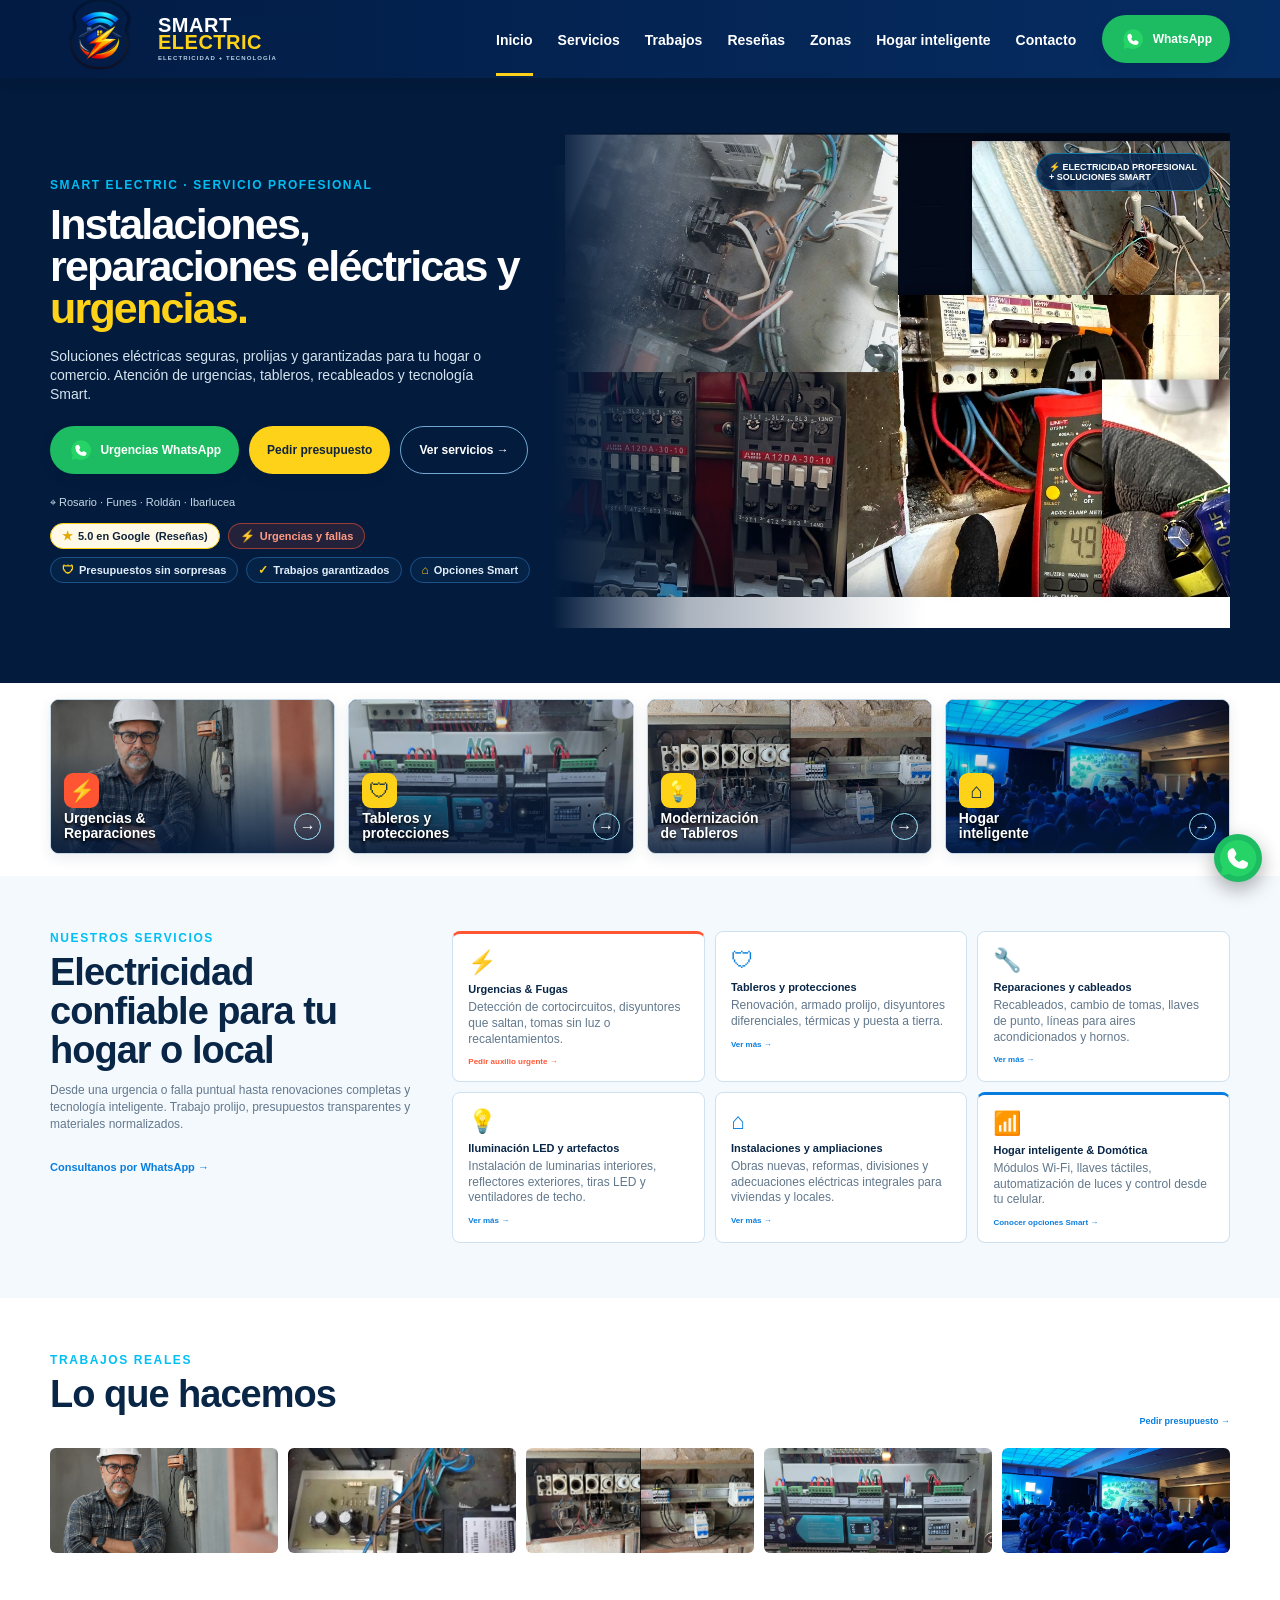
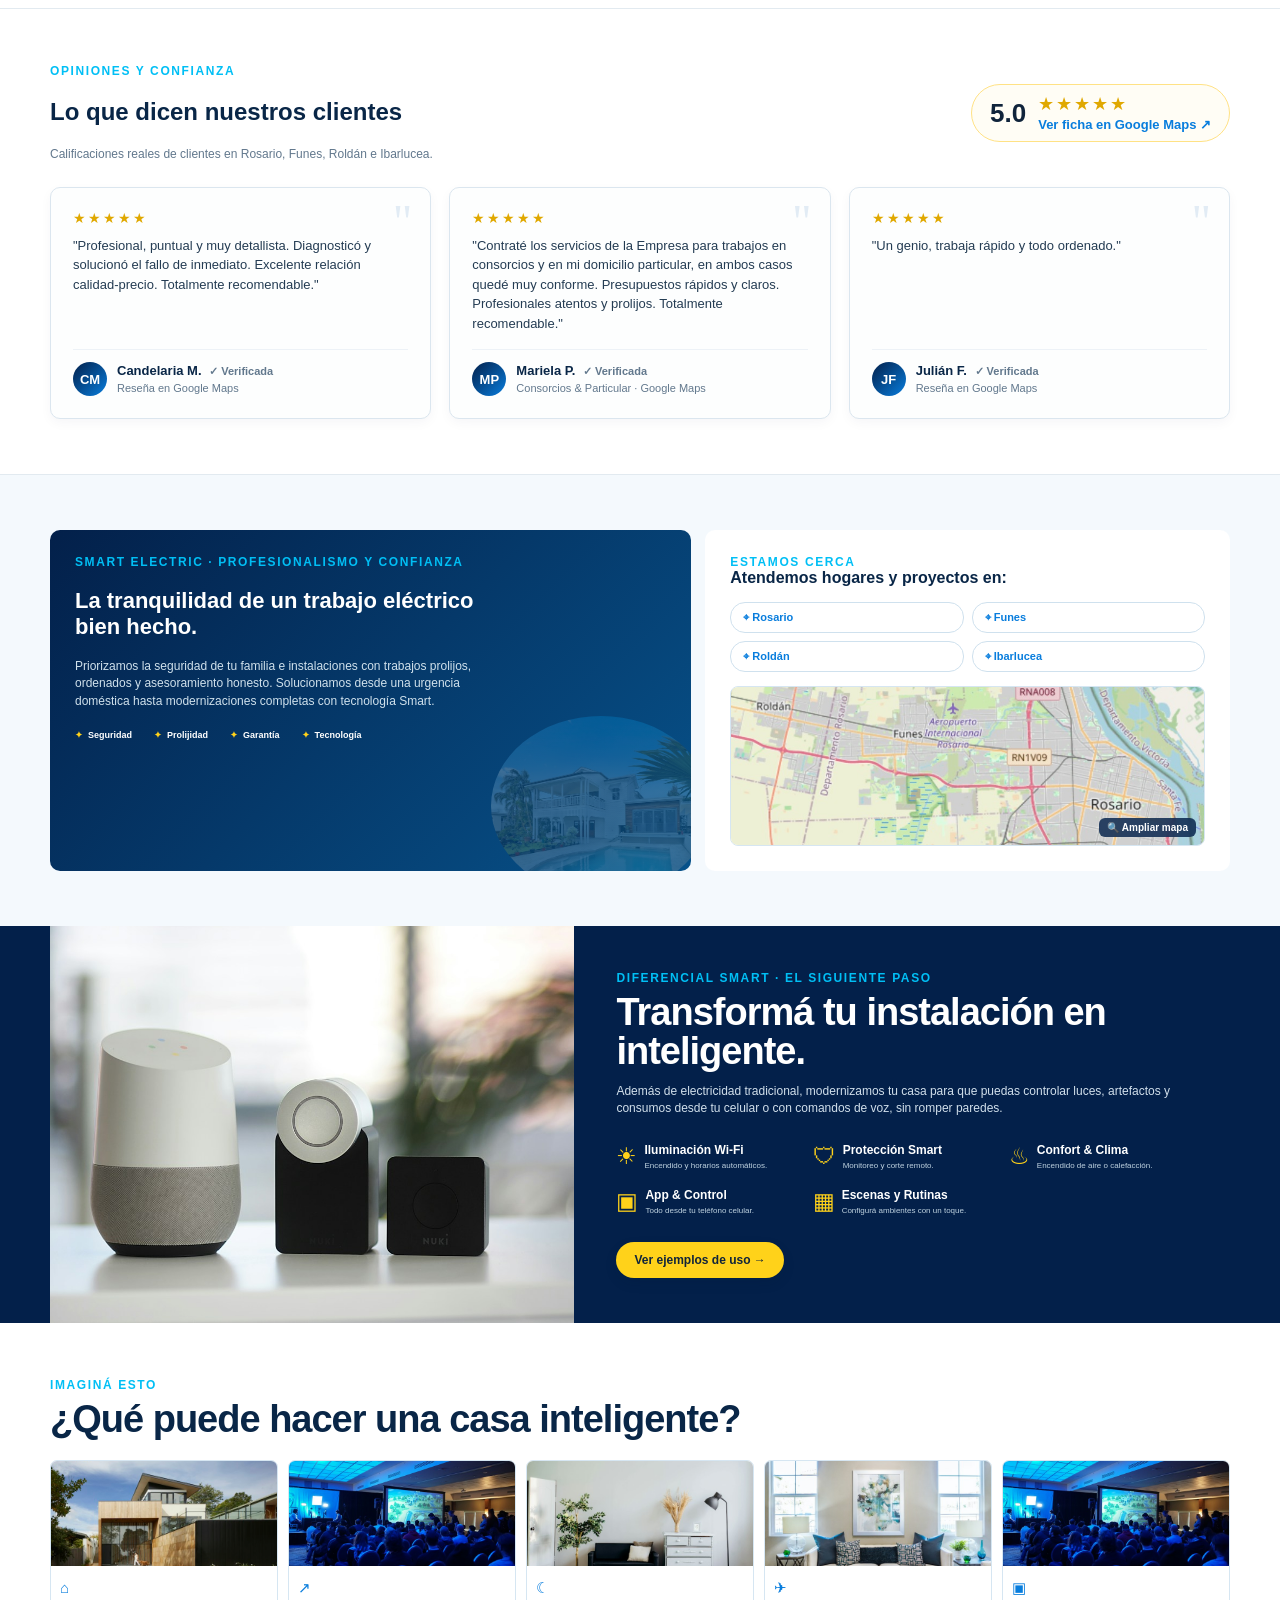
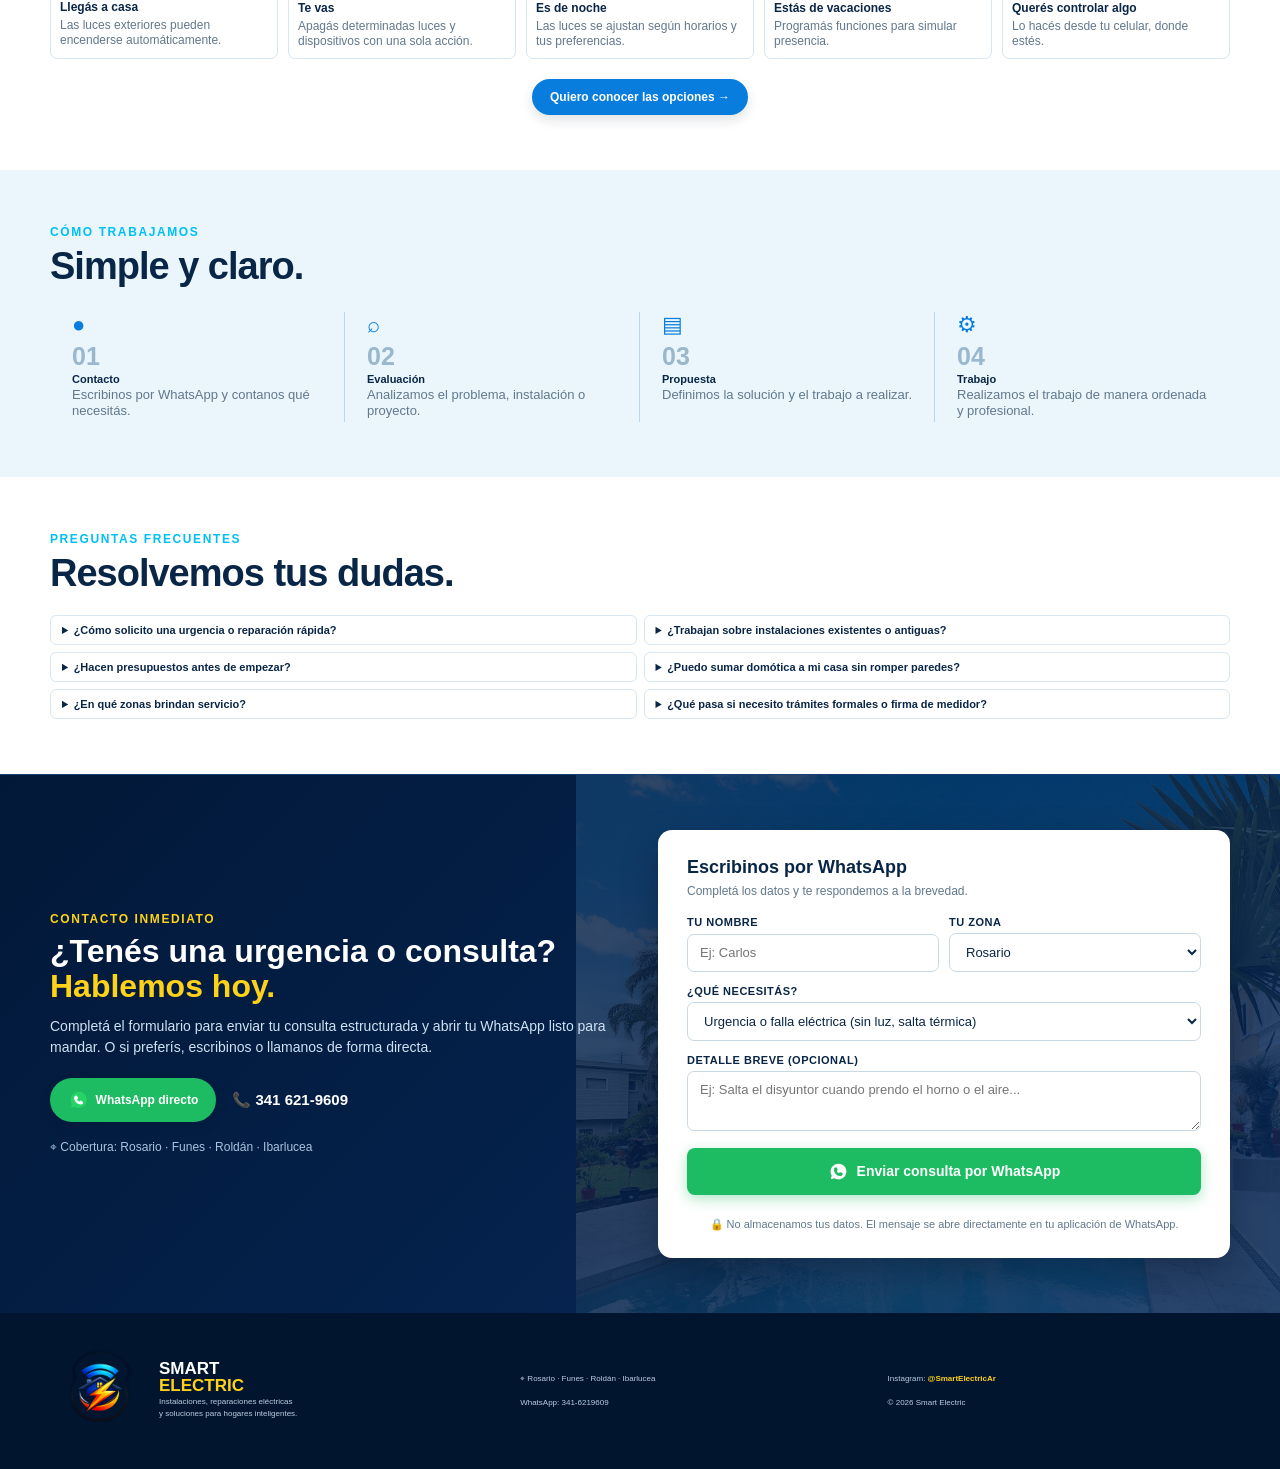
==== index.html @ 4f65f45f "Init" ====
<!doctype html>
<html lang="es">

<head>
  <meta charset="utf-8">
  <meta name="viewport" content="width=device-width,initial-scale=1">
  <title>Smart Electric | Instalaciones, Reparaciones Eléctricas y Domótica</title>
  <link rel="icon" type="image/png" sizes="256x256" href="favicon.png">
  <style>
    :root {
      --navy: #03204a;
      --navy2: #061936;
      --blue: #087ddd;
      --cyan: #00bff5;
      --yellow: #ffd21a;
      --orange: #ff7b00;
      --paper: #f4f9fd;
      --ink: #092647;
      --muted: #62788d;
      --line: #d6e6f2;
      --green: #1dbb62;
      --max: 1180px
    }

    *,
    *::before,
    *::after {
      box-sizing: border-box
    }

    html {
      scroll-behavior: smooth;
    }

    body {
      margin: 0;
      font-family: Arial, Helvetica, sans-serif;
      color: var(--ink);
      background: white;
      overflow-x: clip;
    }

    a {
      text-decoration: none;
      color: inherit
    }

    .container {
      width: min(var(--max), calc(100% - 48px));
      margin: auto
    }

    header {
      height: 78px;
      background: linear-gradient(90deg, #021b43, #062d63);
      color: #fff;
      position: sticky;
      top: 0;
      z-index: 50;
      box-shadow: 0 2px 12px #00152d55
    }

    .nav {
      height: 100%;
      display: flex;
      align-items: center;
      gap: 26px
    }

    .brand {
      display: flex;
      align-items: center;
      gap: 8px;
      min-width: 245px
    }

    .brand img {
      width: 100px;
      height: 100px;
      object-fit: contain;
      border-radius: 20%
    }

    .brand-text {
      font-weight: 900;
      line-height: .82;
      letter-spacing: .5px
    }

    .brand-text .smart {
      font-size: 20px;
      color: #fff
    }

    .brand-text .electric {
      font-size: 20px;
      color: var(--yellow)
    }

    .brand-text small {
      display: block;
      color: #b8d1e6;
      font-size: 6px;
      letter-spacing: 1.1px;
      margin-top: 6px
    }

    .navlinks {
      display: flex;
      gap: 25px;
      margin-left: auto;
      font-size: 14px;
      font-weight: 800
    }

    .navlinks a {
      padding: 29px 0 25px;
      border-bottom: 3px solid transparent
    }

    .navlinks a:hover,
    .navlinks a.active {
      border-color: var(--yellow)
    }

    .btn {
      display: inline-flex;
      align-items: center;
      justify-content: center;
      border: 0;
      border-radius: 999px;
      background: var(--yellow);
      color: #10243b;
      font-weight: 900;
      padding: 11px 18px;
      font-size: 12px;
      cursor: pointer;
      box-shadow: 0 5px 12px #00152d20
    }

    .btn.blue {
      background: var(--blue);
      color: #fff
    }

    .btn.green {
      background: var(--green);
      color: #fff
    }

    .btn.outline {
      background: transparent;
      border: 1px solid #6fa7ce;
      color: #fff;
      box-shadow: none
    }

    .hamb {
      display: none;
      margin-left: auto;
      background: none;
      border: 0;
      color: #fff;
      font-size: 28px
    }

    .hero {
      background: #031b3c;
      color: #fff;
      overflow: hidden;
    }

    .hero-grid {
      display: grid;
      grid-template-columns: 1fr 1.35fr;
      min-height: 465px;
    }

    .hero-copy {
      display: flex;
      flex-direction: column;
      justify-content: center;
      padding: 45px 20px 45px 0
    }

    .eyebrow {
      color: var(--cyan);
      font-size: 12px;
      font-weight: 900;
      letter-spacing: 1.6px;
      text-transform: uppercase
    }

    .hero h1 {
      font-size: 43px;
      line-height: .98;
      letter-spacing: -1.8px;
      margin: 11px 0 18px
    }

    .hero h1 span {
      color: var(--yellow)
    }

    .hero p {
      font-size: 14px;
      line-height: 1.35;
      color: #d5e4ef;
      max-width: 460px;
      margin: 0
    }

    .actions {
      display: flex;
      gap: 10px;
      flex-wrap: wrap;
      margin: 22px 0
    }

    .location {
      font-size: 11px;
      color: #c6d9e6
    }

    .hero-badges {
      display: flex;
      flex-wrap: wrap;
      gap: 8px;
      margin-top: 14px;
    }

    .hero-badge-item {
      display: inline-flex;
      align-items: center;
      gap: 5px;
      background: #08295288;
      border: 1px solid #1c5288;
      border-radius: 999px;
      padding: 5px 11px;
      font-size: 11px;
      font-weight: 700;
      color: #e0edfa;
    }

    .hero-badge-item span {
      color: var(--yellow);
      font-size: 12px;
    }

    .badge-urgencia {
      background: #ff553322;
      border-color: #ff553388;
      color: #ff9b85;
    }

    .badge-urgencia span {
      color: #ff5533;
    }

    .hero-photo {
      position: relative;
      overflow: hidden
    }

    .hero-photo img {
      width: 100%;
      height: 100%;
      object-fit: cover
    }

    .hero-photo:after {
      content: "";
      position: absolute;
      inset: 0;
      background: linear-gradient(90deg, #031b3c 0%, #031b3c55 20%, transparent 55%)
    }

    .hero-label {
      position: absolute;
      right: 20px;
      top: 20px;
      z-index: 2;
      background: #062852dd;
      border: 1px solid #20c8f877;
      border-radius: 22px;
      padding: 8px 12px;
      font-size: 9px;
      font-weight: 900;
      color: #fff
    }

    .quick {
      background: #fff;
      padding: 16px 0 22px
    }

    .quick-grid {
      display: grid;
      grid-template-columns: repeat(4, 1fr);
      gap: 13px
    }

    .quick-card {
      height: 155px;
      border-radius: 9px;
      overflow: hidden;
      position: relative;
      color: #fff;
      display: flex;
      align-items: flex-end;
      padding: 13px;
      border: 1px solid #c6d7e5;
      box-shadow: 0 4px 13px #12304b18;
      cursor: pointer;
      background: #082b4f
    }

    .quick-card:after {
      content: "";
      position: absolute;
      inset: 0;
      background: linear-gradient(0deg, #031a3cdd 0%, #031a3c22 65%)
    }

    .quick-card img {
      position: absolute;
      inset: 0;
      width: 100%;
      height: 100%;
      object-fit: cover
    }

    .quick-card .qcontent {
      position: relative;
      z-index: 2;
      width: 100%;
      display: flex;
      align-items: end;
      justify-content: space-between;
      gap: 8px
    }

    .qicon {
      width: 35px;
      height: 35px;
      border-radius: 9px;
      display: grid;
      place-items: center;
      background: var(--yellow);
      color: #06264b;
      font-size: 21px;
      margin-bottom: 3px
    }

    .quick-card h3 {
      font-size: 14px;
      line-height: 1.05;
      margin: 0;
      text-shadow: 0 2px 3px #000
    }

    .arrow {
      width: 27px;
      height: 27px;
      border: 1px solid #9eeaff;
      border-radius: 50%;
      display: grid;
      place-items: center;
      color: #fff;
      font-size: 16px
    }

    .quick-card:hover {
      transform: translateY(-2px);
      transition: .2s
    }

    section {
      padding: 55px 0
    }

    .services {
      background: var(--paper);
      overflow: hidden;
    }

    .service-layout {
      display: grid;
      grid-template-columns: minmax(260px, 1fr) minmax(0, 2.1fr);
      gap: 32px;
    }

    .service-layout h2,
    .smart h2,
    .scenarios h2,
    .process h2,
    .work h2,
    .faq h2 {
      font-size: 38px;
      line-height: 1.02;
      letter-spacing: -1px;
      margin: 8px 0 12px
    }

    .lead {
      font-size: 12px;
      line-height: 1.45;
      color: var(--muted)
    }

    .all {
      display: inline-block;
      color: var(--blue);
      font-size: 11px;
      font-weight: 900;
      margin-top: 15px
    }

    .service-grid {
      display: grid;
      grid-template-columns: repeat(3, 1fr);
      gap: 10px
    }

    .service-card {
      background: #fff;
      border: 1px solid #cfe1ee;
      border-radius: 8px;
      padding: 15px;
      min-height: 130px
    }

    .service-card .icon {
      font-size: 23px;
      color: var(--blue)
    }

    .service-card h3 {
      font-size: 11px;
      margin: 7px 0 5px
    }

    .service-card p {
      font-size: 12px;
      line-height: 1.3;
      color: var(--muted);
      margin: 0
    }

    .service-card a {
      display: block;
      color: var(--blue);
      font-size: 8px;
      font-weight: 900;
      margin-top: 10px
    }

    .smart {
      background: #03204a;
      color: #fff;
      padding: 0;
      display: grid;
      grid-template-columns: 1fr 1.25fr;
      max-width: var(--max);
      margin: auto;
      overflow: hidden;
    }

    .smart-image {
      min-height: 390px
    }

    .smart-image img {
      width: 100%;
      height: 100%;
      object-fit: cover
    }

    .smart-copy {
      padding: 45px 42px
    }

    .smart-copy .lead {
      color: #d1dfeb
    }

    .feature-grid {
      display: grid;
      grid-template-columns: repeat(3, 1fr);
      gap: 17px;
      margin: 25px 0
    }

    .feature {
      font-size: 12px
    }

    .feature-icon {
      font-size: 23px;
      color: var(--yellow);
      float: left;
      margin-right: 7px
    }

    .feature b {
      font-size: 12px
    }

    .feature p {
      font-size: 8px;
      color: #bfd2e0;
      margin: 4px 0 0;
      line-height: 1.3
    }

    .scenarios {
      background: #fff
    }

    .scenario-grid {
      display: grid;
      grid-template-columns: repeat(5, 1fr);
      gap: 10px;
      margin-top: 22px
    }

    .scenario-card {
      border: 1px solid #d6e6f2;
      border-radius: 7px;
      overflow: hidden;
      background: #fff
    }

    .scenario-card img {
      width: 100%;
      height: 105px;
      object-fit: cover
    }

    .scenario-body {
      padding: 9px
    }

    .scenario-body .si {
      color: var(--blue);
      font-size: 15px
    }

    .scenario-body h3 {
      font-size: 12px;
      margin: 4px 0
    }

    .scenario-body p {
      font-size: 12px;
      color: var(--muted);
      line-height: 1.25;
      margin: 0
    }

    .scenario-cta {
      text-align: center;
      margin-top: 20px
    }

    .process {
      background: #eaf6fc
    }

    .steps {
      display: grid;
      grid-template-columns: repeat(4, 1fr);
      gap: 0;
      margin-top: 26px
    }

    .step {
      padding: 0 22px;
      border-right: 1px solid #b8d9eb;
      min-height: 110px
    }

    .step:last-child {
      border: 0
    }

    .step .num {
      font-size: 25px;
      color: #99b7cd;
      font-weight: 900
    }

    .step .ico {
      font-size: 22px;
      color: var(--blue);
      margin-bottom: 4px
    }

    .step h3 {
      font-size: 11px;
      margin: 2px 0
    }

    .step p {
      font-size: 13px;
      color: var(--muted);
      line-height: 1.25;
      margin: 0
    }

    .work {
      background: #fff
    }

    .work-head {
      display: flex;
      justify-content: space-between;
      align-items: end
    }

    .work-link {
      color: var(--blue);
      font-size: 9px;
      font-weight: 900
    }

    .gallery {
      display: grid;
      grid-template-columns: repeat(5, 1fr);
      gap: 10px;
      margin-top: 22px
    }

    .gallery img {
      width: 100%;
      height: 105px;
      object-fit: cover;
      border-radius: 6px
    }

    /* Seccion Reseñas Google */
    .reviews {
      background: #ffffff;
      border-top: 1px solid #e2eaf0;
      border-bottom: 1px solid #e2eaf0;
    }

    .reviews-header {
      display: flex;
      flex-wrap: wrap;
      align-items: center;
      justify-content: space-between;
      gap: 16px;
      margin-bottom: 24px;
    }

    .rating-badge {
      display: inline-flex;
      align-items: center;
      gap: 12px;
      background: #fffdf5;
      border: 1px solid #ffe285;
      border-radius: 999px;
      padding: 8px 18px;
    }

    .rating-score {
      font-size: 26px;
      font-weight: 900;
      color: #10243b;
      line-height: 1;
    }

    .rating-stars {
      color: #e0a800;
      font-size: 18px;
      letter-spacing: 2px;
    }

    .rating-google-link {
      display: inline-flex;
      align-items: center;
      gap: 6px;
      font-size: 13px;
      font-weight: 800;
      color: var(--blue);
      text-decoration: none;
      transition: color .2s;
    }

    .rating-google-link:hover {
      text-decoration: underline;
    }

    .reviews-grid {
      display: grid;
      grid-template-columns: repeat(3, 1fr);
      gap: 18px;
    }

    .review-card {
      background: #fdfefe;
      border: 1px solid #dbe6ef;
      border-radius: 10px;
      padding: 22px;
      display: flex;
      flex-direction: column;
      justify-content: space-between;
      position: relative;
      transition: transform .2s ease, box-shadow .2s ease;
      box-shadow: 0 4px 12px rgba(9, 38, 71, 0.04);
    }

    .review-card:hover {
      transform: translateY(-2px);
      box-shadow: 0 8px 20px rgba(9, 38, 71, 0.08);
    }

    .review-card::before {
      content: '"';
      position: absolute;
      top: 10px;
      right: 18px;
      font-size: 48px;
      font-family: Georgia, serif;
      color: #e2ecf5;
      line-height: 1;
      pointer-events: none;
    }

    .review-stars {
      color: #e0a800;
      font-size: 14px;
      margin-bottom: 10px;
      letter-spacing: 2px;
    }

    .review-text {
      font-size: 13px;
      line-height: 1.5;
      color: #243c53;
      margin: 0 0 16px;
      position: relative;
      z-index: 1;
    }

    .review-author {
      display: flex;
      align-items: center;
      gap: 10px;
      border-top: 1px solid #edf2f7;
      padding-top: 12px;
    }

    .review-avatar {
      width: 34px;
      height: 34px;
      border-radius: 50%;
      background: linear-gradient(135deg, var(--navy), var(--blue));
      color: #fff;
      display: grid;
      place-items: center;
      font-size: 13px;
      font-weight: 800;
    }

    .review-info b {
      font-size: 13px;
      color: var(--ink);
      display: block;
    }

    .review-info span {
      font-size: 11px;
      color: var(--muted);
    }

    .review-verified {
      display: inline-flex;
      align-items: center;
      gap: 3px;
      color: var(--green);
      font-size: 10px;
      font-weight: 700;
      margin-left: 4px;
    }

    .about-zone {
      background: var(--paper)
    }

    .about-grid {
      display: grid;
      grid-template-columns: 1.1fr .9fr;
      gap: 14px
    }

    .about-card {
      min-height: 205px;
      border-radius: 10px;
      background: linear-gradient(135deg, #03204a, #07528a);
      color: #fff;
      padding: 25px;
      position: relative;
      overflow: hidden
    }

    .about-card:after {
      content: "";
      position: absolute;
      right: -20px;
      bottom: -25px;
      width: 220px;
      height: 180px;
      background: url('./images/unsplash1.jpg') center/cover;
      opacity: .23;
      border-radius: 50%
    }

    .about-card>* {
      position: relative;
      z-index: 1
    }

    .about-card h2 {
      font-size: 22px;
      max-width: 420px
    }

    .about-card .lead {
      color: #d0e1ec;
      max-width: 430px
    }

    .pills {
      display: flex;
      gap: 22px;
      font-size: 9px;
      font-weight: 900;
      margin-top: 20px
    }

    .pills span:before {
      content: '✦';
      color: var(--yellow);
      margin-right: 5px
    }

    .zone-card {
      background: #fff;
      border-radius: 10px;
      padding: 25px
    }

    .zone-card h3 {
      margin: 0 0 6px;
      font-size: 16px
    }

    .zone-card p {
      font-size: 9px;
      color: var(--muted)
    }

    .zones {
      display: grid;
      grid-template-columns: 1fr 1fr;
      gap: 8px;
      margin-top: 15px
    }

    .zone {
      border: 1px solid #cfe1ee;
      border-radius: 15px;
      padding: 8px 12px;
      color: var(--blue);
      font-size: 11px;
      font-weight: 900
    }

    .map-wrapper {
      margin-top: 14px;
      border-radius: 8px;
      overflow: hidden;
      border: 1px solid #d6e6f2;
      background: #f0f6fa;
      height: 160px;
      position: relative;
      cursor: pointer;
    }

    .map-wrapper img {
      width: 100%;
      height: 100%;
      object-fit: cover;
      object-position: center;
      display: block;
      transition: transform .3s ease, filter .3s ease;
    }

    .map-wrapper:hover img {
      transform: scale(1.04);
      filter: brightness(0.95);
    }

    .map-wrapper .map-hint {
      position: absolute;
      bottom: 8px;
      right: 8px;
      background: rgba(3, 32, 74, 0.82);
      color: #fff;
      font-size: 10px;
      font-weight: 700;
      padding: 4px 8px;
      border-radius: 6px;
      display: flex;
      align-items: center;
      gap: 4px;
      pointer-events: none;
      backdrop-filter: blur(4px);
      transition: opacity .2s ease;
    }

    .modal-map-box {
      max-width: 820px;
      width: 100%;
      padding: 24px;
    }

    .modal-map-box h2 {
      margin: 4px 0 14px;
      font-size: 22px;
      color: var(--ink);
    }

    .modal-map-img-container {
      width: 100%;
      max-height: 70vh;
      overflow: hidden;
      border-radius: 10px;
      border: 1px solid #d6e6f2;
      background: #eef5fa;
      display: flex;
      align-items: center;
      justify-content: center;
    }

    .modal-map-img-container img {
      width: 100%;
      height: auto;
      max-height: 70vh;
      object-fit: contain;
      display: block;
    }

    .modal-map-footer {
      display: flex;
      align-items: center;
      justify-content: space-between;
      margin-top: 14px;
      flex-wrap: wrap;
      gap: 10px;
    }

    .modal-map-footer span {
      font-size: 12px;
      color: var(--muted);
      font-weight: 700;
    }

    .faq {
      background: #fff
    }

    .faq-grid {
      display: grid;
      grid-template-columns: 1fr 1fr;
      gap: 7px;
      margin-top: 22px
    }

    .faq details {
      border: 1px solid #d8e7f1;
      border-radius: 6px;
      padding: 8px 11px
    }

    .faq summary {
      font-size: 11px;
      font-weight: 900;
      cursor: pointer
    }

    .faq p {
      font-size: 10px;
      color: var(--muted)
    }

    .cta {
      background: linear-gradient(135deg, #021838 0%, #062a5c 100%);
      color: #fff;
      position: relative;
      overflow: hidden;
      padding: 55px 0;
      border-top: 1px solid #143e75;
    }

    .cta:after {
      content: "";
      position: absolute;
      inset: 0 0 0 45%;
      background: url('./images/unsplash2.jpg') center/cover;
      opacity: .18;
      pointer-events: none;
    }

    .cta-inner {
      position: relative;
      z-index: 2;
      display: grid;
      grid-template-columns: 1fr 1fr;
      gap: 36px;
      align-items: center;
    }

    .cta-copy h2 {
      font-size: 32px;
      line-height: 1.1;
      margin: 8px 0 12px;
      color: #fff;
    }

    .cta-copy h2 span {
      color: var(--yellow);
    }

    .cta-copy p {
      font-size: 14px;
      line-height: 1.5;
      color: #d0e2f2;
      margin: 0 0 20px;
    }

    .cta-direct {
      display: flex;
      flex-wrap: wrap;
      align-items: center;
      gap: 16px;
      margin-top: 20px;
    }

    .cta-direct-phone {
      font-size: 15px;
      font-weight: 800;
      color: #fff;
      display: flex;
      align-items: center;
      gap: 6px;
    }

    .cta-card-form {
      background: #ffffff;
      color: var(--ink);
      border-radius: 14px;
      padding: 26px 28px;
      box-shadow: 0 15px 35px rgba(0, 15, 35, 0.35);
      border: 1px solid rgba(255, 255, 255, 0.15);
    }

    .cta-card-form h3 {
      font-size: 18px;
      margin: 0 0 6px;
      color: var(--ink);
      font-weight: 900;
    }

    .cta-card-form p.form-subtitle {
      font-size: 12px;
      color: var(--muted);
      margin: 0 0 18px;
    }

    .contact-form {
      display: grid;
      gap: 13px;
    }

    .form-group {
      display: grid;
      gap: 5px;
      text-align: left;
    }

    .form-group label {
      font-size: 11px;
      font-weight: 800;
      color: var(--ink);
      text-transform: uppercase;
      letter-spacing: .5px;
    }

    .form-row {
      display: grid;
      grid-template-columns: 1fr 1fr;
      gap: 10px;
    }

    .form-control {
      width: 100%;
      padding: 10px 12px;
      border: 1px solid #c8d9e6;
      border-radius: 7px;
      font-family: inherit;
      font-size: 13px;
      color: var(--ink);
      background: #fff;
      transition: border-color .2s, box-shadow .2s;
    }

    .form-control:focus {
      outline: none;
      border-color: var(--blue);
      box-shadow: 0 0 0 3px rgba(8, 125, 221, 0.15);
    }

    textarea.form-control {
      resize: vertical;
      min-height: 60px;
    }

    .btn-submit-wa {
      width: 100%;
      background: var(--green);
      color: #fff;
      font-size: 14px;
      font-weight: 800;
      padding: 13px 20px;
      border-radius: 8px;
      border: 0;
      cursor: pointer;
      display: flex;
      align-items: center;
      justify-content: center;
      gap: 8px;
      box-shadow: 0 4px 14px rgba(29, 187, 98, 0.35);
      transition: transform .15s ease, background .15s ease, box-shadow .15s ease;
      margin-top: 4px;
    }

    .btn-submit-wa:hover {
      background: #17a454;
      transform: translateY(-1px);
      box-shadow: 0 6px 18px rgba(29, 187, 98, 0.45);
    }

    .form-note {
      font-size: 11px;
      color: var(--muted);
      text-align: center;
      margin: 10px 0 0;
    }

    footer {
      background: #02152f;
      color: #b9cde0;
      padding: 28px 0
    }

    .footer-grid {
      display: grid;
      grid-template-columns: 1.3fr 1fr 1fr;
      align-items: center;
      gap: 25px
    }

    .footer-brand {
      display: flex;
      align-items: center;
      gap: 9px
    }

    .footer-brand img {
      width: 100px;
      height: 100px;
      border-radius: 1;
      object-fit: cover
    }

    .footer-brand b {
      display: block;
      color: #fff;
      font-size: 17px;
      line-height: .9
    }

    .footer-brand span {
      color: var(--yellow);
      font-size: 17px;
      font-weight: 900
    }

    .footer-text {
      font-size: 8px;
      line-height: 1.5
    }

    .float {
      position: fixed;
      right: 18px;
      bottom: 18px;
      z-index: 60;
      width: 48px;
      height: 48px;
      border-radius: 50%;
      display: grid;
      place-items: center;
      background: var(--green);
      color: #fff;
      font-size: 22px;
      box-shadow: 0 7px 20px #0005
    }

    .modal {
      position: fixed;
      inset: 0;
      background: #0009;
      display: none;
      align-items: center;
      justify-content: center;
      z-index: 100;
      padding: 20px
    }

    .modal.open {
      display: flex
    }

    .modal-box {
      background: #fff;
      max-width: 500px;
      width: 100%;
      border-radius: 16px;
      padding: 27px;
      position: relative
    }

    .modal-close {
      position: absolute;
      right: 12px;
      top: 7px;
      border: 0;
      background: none;
      font-size: 27px
    }

    @media(max-width:900px) {

      .navlinks,
      .nav>.btn {
        display: none
      }

      .mobile-menu .navlinks {
        display: flex;
        flex-direction: column;
        position: fixed;
        top: 12px;
        right: 12px;
        left: auto;
        width: 240px;
        height: auto;
        padding: 60px 0 30px 0;
        background: rgba(3, 32, 74, 0.98);
        backdrop-filter: blur(15px);
        justify-content: flex-start;
        align-items: center;
        gap: 20px;
        z-index: 999;
        transform-origin: top right;
        animation: popoverMenu .3s cubic-bezier(0.175, 0.885, 0.32, 1.1) forwards;
        border: 1px solid rgba(255, 255, 255, 0.1);
        border-radius: 20px;
        box-shadow: 0 15px 35px rgba(0, 0, 0, 0.6);
      }

      .mobile-menu .navlinks a {
        font-size: 20px;
        color: #fff;
        text-decoration: none;
        font-weight: 700;
        letter-spacing: 1px;
        transition: color .2s
      }

      .mobile-menu .navlinks a:hover {
        color: var(--yellow)
      }

      @keyframes popoverMenu {
        from {
          opacity: 0;
          transform: scale(0.9) translateY(-10px)
        }

        to {
          opacity: 1;
          transform: scale(1) translateY(0)
        }
      }

      .mobile-menu .hamb {
        position: fixed;
        top: 18px;
        right: 18px;
        z-index: 1000;
        font-size: 34px
      }

      .hamb {
        display: block
      }

      .brand {
        min-width: 0
      }

      .hero-grid,
      .service-layout,
      .smart,
      .about-grid {
        grid-template-columns: 1fr
      }

      .hero-photo {
        height: 310px
      }

      .hero-copy {
        padding: 45px 0 28px
      }

      .quick-grid {
        grid-template-columns: 1fr 1fr
      }

      .service-grid {
        grid-template-columns: 1fr 1fr
      }

      .scenario-grid {
        grid-template-columns: 1fr 1fr
      }

      .steps {
        grid-template-columns: 1fr 1fr
      }

      .gallery {
        grid-template-columns: repeat(3, 1fr)
      }

      .reviews-grid {
        grid-template-columns: 1fr;
      }

      .cta-inner {
        grid-template-columns: 1fr;
      }

      .footer-grid {
        grid-template-columns: 1fr 1fr
      }
    }

    @media(max-width:560px) {
      .container {
        width: calc(100% - 28px)
      }

      .form-row {
        grid-template-columns: 1fr;
      }

      .cta-card-form {
        padding: 20px 16px;
      }

      .brand img {
        width: 68px;
        height: 68px
      }

      .brand-text .smart,
      .brand-text .electric {
        font-size: 17px
      }

      .quick-grid,
      .service-grid,
      .scenario-grid,
      .steps,
      .gallery,
      .faq-grid {
        grid-template-columns: 1fr
      }

      .quick-card {
        height: 175px
      }

      .hero h1 {
        font-size: 38px
      }

      .feature-grid {
        grid-template-columns: 1fr 1fr
      }

      .smart-copy {
        padding: 32px 22px
      }

      .smart-image {
        min-height: 280px
      }

      .footer-grid {
        grid-template-columns: 1fr
      }

      .cta:after {
        display: none
      }
    }

    @media(max-width:560px) {
      body {
        font-size: 15px
      }

      nav {
        font-size: 15px
      }

      .hero p,
      .lead {
        font-size: 17px
      }

      .trust-card {
        font-size: 15px
      }

      .card h3 {
        font-size: 18px
      }

      .card p {
        font-size: 14px
      }

      .link {
        font-size: 14px
      }

      .scenario h3 {
        font-size: 17px
      }

      .scenario p {
        font-size: 14px
      }

      .step h3 {
        font-size: 17px
      }

      .step p {
        font-size: 14px
      }

      .faq summary {
        font-size: 14px
      }

      .faq p {
        font-size: 14px
      }
    }
  </style>
</head>

<body>
  <header>
    <div class="container nav"><a class="brand" href="#inicio"><img src="./images/logo-smart-electric.png"
          alt="Smart Electric"><span class="brand-text"><span class="smart">SMART</span><span
            class="electric">ELECTRIC</span><small>ELECTRICIDAD + TECNOLOGÍA</small></span></a>
      <nav class="navlinks"><a class="active" href="#inicio">Inicio</a><a href="#servicios">Servicios</a><a
          href="#trabajos">Trabajos</a><a href="#resenas">Reseñas</a><a href="#cobertura">Zonas</a><a
          href="#inteligente">Hogar inteligente</a><a href="#contacto">Contacto</a></nav><a class="btn green"
        href="https://wa.me/543416219609" target="_blank" style="display:inline-flex;align-items:center;gap:6px"><svg
          xmlns="http://www.w3.org/2000/svg" viewBox="0 0 256 256" style="width:2.2em;height:2.2em;flex-shrink:0">
          <path d="M128,32A96.1,96.1,0,0,0,45.4,177h0L36,210.2a7.9,7.9,0,0,0,9.8,9.8L79,210.6h0A96,96,0,1,0,128,32Z"
            fill="#25D366" />
          <path
            d="M152.1,184A79.9,79.9,0,0,1,72,103.9,28,28,0,0,1,100,76h0a6.8,6.8,0,0,1,6,3.5l11.7,20.4a8.1,8.1,0,0,1-.1,8.1l-9.4,15.7h0a48,48,0,0,0,24.1,24.1h0l15.7-9.4a8.1,8.1,0,0,1,8.1-.1L176.5,150a6.8,6.8,0,0,1,3.5,6A28.1,28.1,0,0,1,152.1,184Z"
            fill="white" />
        </svg>WhatsApp</a><button class="hamb" aria-label="Abrir menú"
        onclick="document.body.classList.toggle('mobile-menu')">☰</button>
    </div>
  </header>
  <main id="inicio">
    <section class="hero">
      <div class="container hero-grid">
        <div class="hero-copy">
          <div class="eyebrow">Smart Electric · Servicio Profesional</div>
          <h1>Instalaciones, reparaciones eléctricas y <span>urgencias.</span></h1>
          <p>Soluciones eléctricas seguras, prolijas y garantizadas para tu hogar o comercio. Atención de urgencias,
            tableros, recableados y tecnología Smart.</p>
          <div class="actions"><a class="btn green"
              href="https://wa.me/543416219609?text=Hola%20Smart%20Electric%2C%20tengo%20una%20urgencia%20el%C3%A9ctrica."
              target="_blank" style="display:inline-flex;align-items:center;gap:6px"><svg
                xmlns="http://www.w3.org/2000/svg" viewBox="0 0 256 256" style="width:2.2em;height:2.2em;flex-shrink:0">
                <path
                  d="M128,32A96.1,96.1,0,0,0,45.4,177h0L36,210.2a7.9,7.9,0,0,0,9.8,9.8L79,210.6h0A96,96,0,1,0,128,32Z"
                  fill="#25D366" />
                <path
                  d="M152.1,184A79.9,79.9,0,0,1,72,103.9,28,28,0,0,1,100,76h0a6.8,6.8,0,0,1,6,3.5l11.7,20.4a8.1,8.1,0,0,1-.1,8.1l-9.4,15.7h0a48,48,0,0,0,24.1,24.1h0l15.7-9.4a8.1,8.1,0,0,1,8.1-.1L176.5,150a6.8,6.8,0,0,1,3.5,6A28.1,28.1,0,0,1,152.1,184Z"
                  fill="white" />
              </svg>Urgencias WhatsApp</a><a class="btn"
              href="https://wa.me/543416219609?text=Hola%20Smart%20Electric%2C%20quiero%20pedir%20un%20presupuesto."
              target="_blank" style="display:inline-flex;align-items:center;gap:6px">Pedir presupuesto</a><a
              class="btn outline" href="#servicios">Ver servicios →</a></div>
          <div class="location">⌖ Rosario · Funes · Roldán · Ibarlucea</div>
          <div class="hero-badges">
            <a href="#resenas" class="hero-badge-item"
              style="text-decoration:none;border-color:#ffd21a;background:#fff9e6;color:#10243b"><span
                style="color:#e0a800">★</span> <b>5.0 en Google</b> (Reseñas)</a>
            <span class="hero-badge-item badge-urgencia"><span>⚡</span> Urgencias y fallas</span>
            <span class="hero-badge-item"><span>🛡</span> Presupuestos sin sorpresas</span>
            <span class="hero-badge-item"><span>✓</span> Trabajos garantizados</span>
            <span class="hero-badge-item"><span>⌂</span> Opciones Smart</span>
          </div>
        </div>
        <div class="hero-photo">
          <div class="hero-label">⚡ ELECTRICIDAD PROFESIONAL<br>+ SOLUCIONES SMART</div><img
            src="./images/Reparaciones_electricas_hero.jpg" alt="Servicio Eléctrico Profesional">
        </div>
      </div>
    </section>
    <section class="quick">
      <div class="container quick-grid"><a class="quick-card"
          href="https://wa.me/543416219609?text=Hola%20Smart%20Electric%2C%20tengo%20una%20urgencia%20el%C3%A9ctrica."
          target="_blank"><img src="./images/foto_trabajo.png" alt="Urgencias y reparaciones">
          <div class="qcontent">
            <div>
              <div class="qicon" style="background:#ff5533;color:#fff">⚡</div>
              <h3>Urgencias &amp;<br>Reparaciones</h3>
            </div>
            <div class="arrow">→</div>
          </div>
        </a><a class="quick-card" href="#servicios"><img src="./images/Tablero_Electrico_Smart.jpeg"
            alt="Tableros y protecciones">
          <div class="qcontent">
            <div>
              <div class="qicon">🛡</div>
              <h3>Tableros y<br>protecciones</h3>
            </div>
            <div class="arrow">→</div>
          </div>
        </a><a class="quick-card" href="#servicios"><img src="./images/Tablero antes y despues.jfif"
            alt="Modernización de Tableros">
          <div class="qcontent">
            <div>
              <div class="qicon">💡</div>
              <h3>Modernización<br>de Tableros</h3>
            </div>
            <div class="arrow">→</div>
          </div>
        </a><a class="quick-card" href="#inteligente"><img src="./images/unsplash4.jpg" alt="Hogar inteligente">
          <div class="qcontent">
            <div>
              <div class="qicon">⌂</div>
              <h3>Hogar<br>inteligente</h3>
            </div>
            <div class="arrow">→</div>
          </div>
        </a></div>
    </section>
    <section id="servicios" class="services">
      <div class="container service-layout">
        <div>
          <div class="eyebrow">Nuestros servicios</div>
          <h2>Electricidad confiable para tu hogar o local</h2>
          <p class="lead">Desde una urgencia o falla puntual hasta renovaciones completas y tecnología inteligente.
            Trabajo prolijo, presupuestos transparentes y materiales normalizados.</p><a class="all"
            href="https://wa.me/543416219609?text=Hola%20Smart%20Electric%2C%20quiero%20hacer%20una%20consulta."
            target="_blank">Consultanos por WhatsApp →</a>
        </div>
        <div class="service-grid">
          <article class="service-card" style="border-top:3px solid #ff5533">
            <div class="icon" style="color:#ff5533">⚡</div>
            <h3>Urgencias &amp; Fugas</h3>
            <p>Detección de cortocircuitos, disyuntores que saltan, tomas sin luz o recalentamientos.</p><a
              href="https://wa.me/543416219609?text=Hola%20Smart%20Electric%2C%20necesito%20atenci%C3%B3n%20por%20una%20urgencia."
              target="_blank" style="color:#ff5533">Pedir auxilio urgente →</a>
          </article>
          <article class="service-card">
            <div class="icon">🛡</div>
            <h3>Tableros y protecciones</h3>
            <p>Renovación, armado prolijo, disyuntores diferenciales, térmicas y puesta a tierra.</p><a href="#"
              onclick="openModal('Tableros y protecciones','Evaluación, renovación y ordenamiento de tableros existentes, disyuntores diferenciales, llaves térmicas y puesta a tierra segura. Balanceo de fases.')">Ver
              más →</a>
          </article>
          <article class="service-card">
            <div class="icon">🔧</div>
            <h3>Reparaciones y cableados</h3>
            <p>Recableados, cambio de tomas, llaves de punto, líneas para aires acondicionados y hornos.</p><a href="#"
              onclick="openModal('Reparaciones y cableados','Reparación de circuitos dañados, recableado general o parcial, adecuación de tomas e instalación de circuitos dedicados para electrodomésticos de alto consumo.')">Ver
              más →</a>
          </article>
          <article class="service-card">
            <div class="icon">💡</div>
            <h3>Iluminación LED y artefactos</h3>
            <p>Instalación de luminarias interiores, reflectores exteriores, tiras LED y ventiladores de techo.</p><a
              href="#"
              onclick="openModal('Iluminación y artefactos','Instalación y recambio de paneles LED, lámparas, reflectores con sensor de movimiento, iluminación perimetral y ventiladores.')">Ver
              más →</a>
          </article>
          <article class="service-card">
            <div class="icon">⌂</div>
            <h3>Instalaciones y ampliaciones</h3>
            <p>Obras nuevas, reformas, divisiones y adecuaciones eléctricas integrales para viviendas y locales.</p><a
              href="#"
              onclick="openModal('Instalaciones y ampliaciones','Provisión y tendido eléctrico para reformas, ampliaciones del hogar, quinchos o locales comerciales.')">Ver
              más →</a>
          </article>
          <article class="service-card" style="border-top:3px solid var(--blue)">
            <div class="icon">📶</div>
            <h3>Hogar inteligente &amp; Domótica</h3>
            <p>Módulos Wi-Fi, llaves táctiles, automatización de luces y control desde tu celular.</p><a
              href="#inteligente">Conocer opciones Smart →</a>
          </article>
        </div>
      </div>
    </section>

    <!-- 1. PRUEBA SOCIAL INMEDIATA: Trabajos reales -->
    <section id="trabajos" class="work">
      <div class="container">
        <div class="work-head">
          <div>
            <div class="eyebrow">Trabajos reales</div>
            <h2>Lo que hacemos</h2>
          </div><a class="work-link" href="#contacto">Pedir presupuesto →</a>
        </div>
        <div class="gallery"><img src="./images/foto_trabajo.png" alt="Reparación eléctrica profesional"><img
            src="./images/Horno_continuo.jpeg" alt="Reparacion Horno Continuo"><img
            src="./images/Tablero antes y despues.jfif" alt="Tableros Modernización"><img
            src="./images/Tablero_Electrico_Smart.jpeg" alt="Tablero Eléctrico Inteligente"><img
            src="./images/unsplash4.jpg" alt="Hogar inteligente y domótica">
        </div>
      </div>
    </section>

    <!-- 2. REPUTACIÓN Y TESTIMONIOS: 5.0 Google -->
    <section id="resenas" class="reviews">
      <div class="container">
        <div class="reviews-header">
          <div>
            <div class="eyebrow">Opiniones y Confianza</div>
            <h2>Lo que dicen nuestros clientes</h2>
            <p class="lead" style="margin:4px 0 0">Calificaciones reales de clientes en Rosario, Funes, Roldán e
              Ibarlucea.</p>
          </div>
          <div class="rating-badge">
            <span class="rating-score">5.0</span>
            <div>
              <div class="rating-stars" aria-label="Calificación 5 estrellas">★★★★★</div>
              <a class="rating-google-link"
                href="https://www.google.com/maps/search/?api=1&query=Smart%20Electric&query_place_id=ChIJHW1YyyWrt5URmLwYZl4XuBQ"
                target="_blank" rel="noopener">
                Ver ficha en Google Maps ↗
              </a>
            </div>
          </div>
        </div>
        <div class="reviews-grid">
          <div class="review-card">
            <div>
              <div class="review-stars">★★★★★</div>
              <p class="review-text">"Profesional, puntual y muy detallista. Diagnosticó y solucionó el fallo de
                inmediato. Excelente relación calidad-precio. Totalmente recomendable."</p>
            </div>
            <div class="review-author">
              <div class="review-avatar">CM</div>
              <div class="review-info">
                <b>Candelaria M. <span class="review-verified">✓ Verificada</span></b>
                <span>Reseña en Google Maps</span>
              </div>
            </div>
          </div>
          <div class="review-card">
            <div>
              <div class="review-stars">★★★★★</div>
              <p class="review-text">"Contraté los servicios de la Empresa para trabajos en consorcios y en mi domicilio
                particular, en ambos casos quedé muy conforme. Presupuestos rápidos y claros. Profesionales atentos y
                prolijos. Totalmente recomendable."</p>
            </div>
            <div class="review-author">
              <div class="review-avatar">MP</div>
              <div class="review-info">
                <b>Mariela P. <span class="review-verified">✓ Verificada</span></b>
                <span>Consorcios & Particular · Google Maps</span>
              </div>
            </div>
          </div>
          <div class="review-card">
            <div>
              <div class="review-stars">★★★★★</div>
              <p class="review-text">"Un genio, trabaja rápido y todo ordenado."</p>
            </div>
            <div class="review-author">
              <div class="review-avatar">JF</div>
              <div class="review-info">
                <b>Julián F. <span class="review-verified">✓ Verificada</span></b>
                <span>Reseña en Google Maps</span>
              </div>
            </div>
          </div>
        </div>
      </div>
    </section>

    <!-- 3. ZONAS DE COBERTURA Y CONFIANZA -->
    <section id="cobertura" class="about-zone">
      <div class="container about-grid">
        <div class="about-card">
          <div class="eyebrow">Smart Electric · Profesionalismo y Confianza</div>
          <h2>La tranquilidad de un trabajo eléctrico bien hecho.</h2>
          <p class="lead">Priorizamos la seguridad de tu familia e instalaciones con trabajos prolijos, ordenados y
            asesoramiento honesto. Solucionamos desde una urgencia doméstica hasta modernizaciones completas con
            tecnología Smart.</p>
          <div class="pills"><span>Seguridad</span><span>Prolijidad</span><span>Garantía</span><span>Tecnología</span>
          </div>
        </div>
        <div class="zone-card">
          <div class="eyebrow">Estamos cerca</div>
          <h3>Atendemos hogares y proyectos en:</h3>
          <div class="zones">
            <div class="zone">⌖ Rosario</div>
            <div class="zone">⌖ Funes</div>
            <div class="zone">⌖ Roldán</div>
            <div class="zone">⌖ Ibarlucea</div>
          </div>
          <div class="map-wrapper" onclick="openMapModal()" role="button" tabindex="0"
            title="Hacé clic para ampliar el mapa" aria-label="Ampliar mapa del Área de Servicio">
            <img src="./images/Mapa_de_Servicio.jpg" alt="Mapa de Área de Cobertura - Rosario, Funes, Roldán, Ibarlucea"
              loading="lazy">
            <div class="map-hint">🔍 Ampliar mapa</div>
          </div>
        </div>
      </div>
    </section>

    <!-- 4. DIFERENCIAL INNOVADOR: Domótica & Hogar Inteligente -->
    <section id="inteligente" style="padding:0;background:#03204a">
      <div class="smart">
        <div class="smart-image"><img src="./images/unsplash5.jpg" alt="Hogar inteligente"></div>
        <div class="smart-copy">
          <div class="eyebrow">Diferencial Smart · El siguiente paso</div>
          <h2>Transformá tu instalación en inteligente.</h2>
          <p class="lead">Además de electricidad tradicional, modernizamos tu casa para que puedas controlar luces,
            artefactos y consumos desde tu celular o con comandos de voz, sin romper paredes.</p>
          <div class="feature-grid">
            <div class="feature">
              <div class="feature-icon">☀</div><b>Iluminación Wi-Fi</b>
              <p>Encendido y horarios automáticos.</p>
            </div>
            <div class="feature">
              <div class="feature-icon">🛡</div><b>Protección Smart</b>
              <p>Monitoreo y corte remoto.</p>
            </div>
            <div class="feature">
              <div class="feature-icon">♨</div><b>Confort & Clima</b>
              <p>Encendido de aire o calefacción.</p>
            </div>
            <div class="feature">
              <div class="feature-icon">▣</div><b>App & Control</b>
              <p>Todo desde tu teléfono celular.</p>
            </div>
            <div class="feature">
              <div class="feature-icon">▦</div><b>Escenas y Rutinas</b>
              <p>Configurá ambientes con un toque.</p>
            </div>
          </div><a class="btn" href="#escenarios">Ver ejemplos de uso →</a>
        </div>
      </div>
    </section>
    <section id="escenarios" class="scenarios">
      <div class="container">
        <div class="eyebrow">Imaginá esto</div>
        <h2>¿Qué puede hacer una casa inteligente?</h2>
        <div class="scenario-grid">
          <article class="scenario-card"><img src="./images/unsplash6.jpg" alt="Llegás a casa">
            <div class="scenario-body">
              <div class="si">⌂</div>
              <h3>Llegás a casa</h3>
              <p>Las luces exteriores pueden encenderse automáticamente.</p>
            </div>
          </article>
          <article class="scenario-card"><img src="./images/unsplash4.jpg" alt="Te vas">
            <div class="scenario-body">
              <div class="si">↗</div>
              <h3>Te vas</h3>
              <p>Apagás determinadas luces y dispositivos con una sola acción.</p>
            </div>
          </article>
          <article class="scenario-card"><img src="./images/unsplash7.jpg" alt="Es de noche">
            <div class="scenario-body">
              <div class="si">☾</div>
              <h3>Es de noche</h3>
              <p>Las luces se ajustan según horarios y tus preferencias.</p>
            </div>
          </article>
          <article class="scenario-card"><img src="./images/unsplash8.jpg" alt="Estás de vacaciones">
            <div class="scenario-body">
              <div class="si">✈</div>
              <h3>Estás de vacaciones</h3>
              <p>Programás funciones para simular presencia.</p>
            </div>
          </article>
          <article class="scenario-card"><img src="./images/unsplash4.jpg" alt="Querés controlar algo">
            <div class="scenario-body">
              <div class="si">▣</div>
              <h3>Querés controlar algo</h3>
              <p>Lo hacés desde tu celular, donde estés.</p>
            </div>
          </article>
        </div>
        <div class="scenario-cta"><a class="btn blue" href="#inteligente">Quiero conocer las opciones →</a></div>
      </div>
    </section>

    <!-- 5. PROCESO DE TRABAJO -->
    <section class="process">
      <div class="container">
        <div class="eyebrow">Cómo trabajamos</div>
        <h2>Simple y claro.</h2>
        <div class="steps">
          <div class="step">
            <div class="ico">●</div>
            <div class="num">01</div>
            <h3>Contacto</h3>
            <p>Escribinos por WhatsApp y contanos qué necesitás.</p>
          </div>
          <div class="step">
            <div class="ico">⌕</div>
            <div class="num">02</div>
            <h3>Evaluación</h3>
            <p>Analizamos el problema, instalación o proyecto.</p>
          </div>
          <div class="step">
            <div class="ico">▤</div>
            <div class="num">03</div>
            <h3>Propuesta</h3>
            <p>Definimos la solución y el trabajo a realizar.</p>
          </div>
          <div class="step">
            <div class="ico">⚙</div>
            <div class="num">04</div>
            <h3>Trabajo</h3>
            <p>Realizamos el trabajo de manera ordenada y profesional.</p>
          </div>
        </div>
      </div>
    </section>
    <section class="faq">
      <div class="container">
        <div class="eyebrow">Preguntas frecuentes</div>
        <h2>Resolvemos tus dudas.</h2>
        <div class="faq-grid">
          <details>
            <summary>¿Cómo solicito una urgencia o reparación rápida?</summary>
            <p>Escribinos directamente por WhatsApp contándonos la falla. Si salta una térmica o no tenés luz, te
              asesoramos en el momento para coordinar una visita a la brevedad.</p>
          </details>
          <details>
            <summary>¿Trabajan sobre instalaciones existentes o antiguas?</summary>
            <p>Sí, la mayor parte de nuestros trabajos son en casas y comercios ya habitados: renovación de tableros
              viejos, detección de fugas, colocación de disyuntores y cambio de cableados.</p>
          </details>
          <details>
            <summary>¿Hacen presupuestos antes de empezar?</summary>
            <p>Totalmente. Te brindamos un presupuesto transparente y detallado de mano de obra y materiales para que
              sepas con claridad el costo antes de comenzar.</p>
          </details>
          <details>
            <summary>¿Puedo sumar domótica a mi casa sin romper paredes?</summary>
            <p>Sí. Trabajamos con módulos inteligentes Wi-Fi que se instalan detrás de las llaves de luz existentes o en
              los tableros, manteniendo tus teclas actuales y sumando control por celular.</p>
          </details>
          <details>
            <summary>¿En qué zonas brindan servicio?</summary>
            <p>Cubrimos Rosario, Funes, Roldán, Ibarlucea y zonas de influencia.</p>
          </details>
          <details>
            <summary>¿Qué pasa si necesito trámites formales o firma de medidor?</summary>
            <p>Nos enfocamos en la ejecución técnica y seguridad interior. Para trámites específicos que requieran firma
              formal ante la distribuidora, disponemos de profesionales matriculados asociados con quienes coordinamos.
            </p>
          </details>
        </div>
      </div>
    </section>
    <section id="contacto" class="cta">
      <div class="container cta-inner">
        <div class="cta-copy">
          <div class="eyebrow" style="color:var(--yellow)">Contacto Inmediato</div>
          <h2>¿Tenés una urgencia o consulta? <span>Hablemos hoy.</span></h2>
          <p>Completá el formulario para enviar tu consulta estructurada y abrir tu WhatsApp listo para mandar. O si
            preferís, escribinos o llamanos de forma directa.</p>
          <div class="cta-direct">
            <a class="btn green"
              href="https://wa.me/543416219609?text=Hola%20Smart%20Electric%2C%20quiero%20hacer%20una%20consulta."
              target="_blank" style="display:inline-flex;align-items:center;gap:6px">
              <svg xmlns="http://www.w3.org/2000/svg" viewBox="0 0 256 256"
                style="width:1.8em;height:1.8em;flex-shrink:0">
                <path
                  d="M128,32A96.1,96.1,0,0,0,45.4,177h0L36,210.2a7.9,7.9,0,0,0,9.8,9.8L79,210.6h0A96,96,0,1,0,128,32Z"
                  fill="#25D366" />
                <path
                  d="M152.1,184A79.9,79.9,0,0,1,72,103.9,28,28,0,0,1,100,76h0a6.8,6.8,0,0,1,6,3.5l11.7,20.4a8.1,8.1,0,0,1-.1,8.1l-9.4,15.7h0a48,48,0,0,0,24.1,24.1h0l15.7-9.4a8.1,8.1,0,0,1,8.1-.1L176.5,150a6.8,6.8,0,0,1,3.5,6A28.1,28.1,0,0,1,152.1,184Z"
                  fill="white" />
              </svg>WhatsApp directo
            </a>
            <a class="cta-direct-phone" href="tel:+543416219609">📞 341 621-9609</a>
          </div>
          <p style="font-size:12px;color:#a8c4de;margin-top:16px">⌖ Cobertura: Rosario · Funes · Roldán · Ibarlucea</p>
        </div>

        <div class="cta-card-form">
          <h3>Escribinos por WhatsApp</h3>
          <p class="form-subtitle">Completá los datos y te respondemos a la brevedad.</p>
          <form id="waForm" class="contact-form">
            <div class="form-row">
              <div class="form-group">
                <label for="waNombre">Tu Nombre</label>
                <input type="text" id="waNombre" name="nombre" class="form-control" placeholder="Ej: Carlos" required
                  autocomplete="name">
              </div>
              <div class="form-group">
                <label for="waZona">Tu Zona</label>
                <select id="waZona" name="zona" class="form-control" required>
                  <option value="Rosario">Rosario</option>
                  <option value="Funes">Funes</option>
                  <option value="Roldán">Roldán</option>
                  <option value="Ibarlucea">Ibarlucea</option>
                  <option value="Otra zona">Otra zona</option>
                </select>
              </div>
            </div>

            <div class="form-group">
              <label for="waServicio">¿Qué necesitás?</label>
              <select id="waServicio" name="servicio" class="form-control" required>
                <option value="Urgencia o falla eléctrica">Urgencia o falla eléctrica (sin luz, salta térmica)</option>
                <option value="Tablero eléctrico">Tablero eléctrico / renovación de protecciones</option>
                <option value="Reparación o recableado">Reparación o recableado / tomas / disyuntor</option>
                <option value="Instalación de luminarias">Iluminación LED / ventiladores / artefactos</option>
                <option value="Instalación nueva u obra">Instalación nueva / reforma / ampliación</option>
                <option value="Domótica y automatización">Domótica (módulos Wi-Fi, hogar inteligente)</option>
                <option value="Consulta general">Otra consulta / presupuesto</option>
              </select>
            </div>

            <div class="form-group">
              <label for="waDetalle">Detalle breve (opcional)</label>
              <textarea id="waDetalle" name="detalle" class="form-control" rows="2"
                placeholder="Ej: Salta el disyuntor cuando prendo el horno o el aire..."></textarea>
            </div>

            <button type="submit" class="btn-submit-wa">
              <svg xmlns="http://www.w3.org/2000/svg" viewBox="0 0 256 256"
                style="width:1.5em;height:1.5em;flex-shrink:0">
                <path
                  d="M128,32A96.1,96.1,0,0,0,45.4,177h0L36,210.2a7.9,7.9,0,0,0,9.8,9.8L79,210.6h0A96,96,0,1,0,128,32Z"
                  fill="white" />
                <path
                  d="M152.1,184A79.9,79.9,0,0,1,72,103.9,28,28,0,0,1,100,76h0a6.8,6.8,0,0,1,6,3.5l11.7,20.4a8.1,8.1,0,0,1-.1,8.1l-9.4,15.7h0a48,48,0,0,0,24.1,24.1h0l15.7-9.4a8.1,8.1,0,0,1,8.1-.1L176.5,150a6.8,6.8,0,0,1,3.5,6A28.1,28.1,0,0,1,152.1,184Z"
                  fill="#1dbb62" />
              </svg>
              Enviar consulta por WhatsApp
            </button>
            <p class="form-note">🔒 No almacenamos tus datos. El mensaje se abre directamente en tu aplicación de
              WhatsApp.</p>
          </form>
        </div>
      </div>
    </section>
  </main>
  <footer>
    <div class="container footer-grid">
      <div class="footer-brand"><img src="./images/logo-smart-electric.png">
        <div><b>SMART</b><span>ELECTRIC</span>
          <div class="footer-text">Instalaciones, reparaciones eléctricas<br>y soluciones para hogares inteligentes.
          </div>
        </div>
      </div>
      <div class="footer-text">⌖ Rosario · Funes · Roldán · Ibarlucea<br><br>WhatsApp: 341-6219609</div>
      <div class="footer-text">Instagram: <a href="https://www.instagram.com/SmartElectricAr" target="_blank"
          rel="noopener" style="color:var(--yellow);text-decoration:none;font-weight:700;transition:opacity .2s"
          onmouseover="this.style.opacity='.7'" onmouseout="this.style.opacity='1'">@SmartElectricAr</a><br><br>© 2026
        Smart Electric</div>
    </div>
  </footer>
  <a class="float" href="https://wa.me/543416219609" target="_blank" aria-label="WhatsApp"><svg
      xmlns="http://www.w3.org/2000/svg" viewBox="0 0 256 256" style="width:2.2em;height:2.2em;flex-shrink:0">
      <path d="M128,32A96.1,96.1,0,0,0,45.4,177h0L36,210.2a7.9,7.9,0,0,0,9.8,9.8L79,210.6h0A96,96,0,1,0,128,32Z"
        fill="#25D366" />
      <path
        d="M152.1,184A79.9,79.9,0,0,1,72,103.9,28,28,0,0,1,100,76h0a6.8,6.8,0,0,1,6,3.5l11.7,20.4a8.1,8.1,0,0,1-.1,8.1l-9.4,15.7h0a48,48,0,0,0,24.1,24.1h0l15.7-9.4a8.1,8.1,0,0,1,8.1-.1L176.5,150a6.8,6.8,0,0,1,3.5,6A28.1,28.1,0,0,1,152.1,184Z"
        fill="white" />
    </svg></a>
  <div class="modal" id="modal">
    <div class="modal-box"><button class="modal-close" onclick="closeModal()">×</button>
      <div class="eyebrow">Smart Electric</div>
      <h2 id="modalTitle"></h2>
      <p class="lead" id="modalText"></p><a class="btn green" href="https://wa.me/543416219609" target="_blank"
        style="display:inline-flex;align-items:center;gap:6px"><svg xmlns="http://www.w3.org/2000/svg"
          viewBox="0 0 256 256" style="width:2.2em;height:2.2em;flex-shrink:0">
          <path d="M128,32A96.1,96.1,0,0,0,45.4,177h0L36,210.2a7.9,7.9,0,0,0,9.8,9.8L79,210.6h0A96,96,0,1,0,128,32Z"
            fill="#25D366" />
          <path
            d="M152.1,184A79.9,79.9,0,0,1,72,103.9,28,28,0,0,1,100,76h0a6.8,6.8,0,0,1,6,3.5l11.7,20.4a8.1,8.1,0,0,1-.1,8.1l-9.4,15.7h0a48,48,0,0,0,24.1,24.1h0l15.7-9.4a8.1,8.1,0,0,1,8.1-.1L176.5,150a6.8,6.8,0,0,1,3.5,6A28.1,28.1,0,0,1,152.1,184Z"
            fill="white" />
        </svg>Consultar por WhatsApp</a>
    </div>
  </div>

  <!-- Modal para ampliar el mapa -->
  <div class="modal" id="mapModal" role="dialog" aria-modal="true" aria-labelledby="mapModalTitle">
    <div class="modal-box modal-map-box">
      <button class="modal-close" onclick="closeMapModal()" aria-label="Cerrar modal">×</button>
      <div class="eyebrow">Smart Electric · Cobertura</div>
      <h2 id="mapModalTitle">Área de Servicio</h2>
      <div class="modal-map-img-container">
        <img src="./images/Mapa_de_Servicio.jpg"
          alt="Mapa ampliado del Área de Servicio: Rosario, Funes, Roldán, Ibarlucea">
      </div>
      <div class="modal-map-footer">
        <span>⌖ Rosario · Funes · Roldán · Ibarlucea</span>
        <a class="btn green"
          href="https://wa.me/543416219609?text=Hola%20Smart%20Electric%2C%20quer%C3%ADa%20consultar%20por%20un%20servicio%20en%20mi%20zona."
          target="_blank" style="display:inline-flex;align-items:center;gap:6px">
          <svg xmlns="http://www.w3.org/2000/svg" viewBox="0 0 256 256" style="width:1.8em;height:1.8em;flex-shrink:0">
            <path d="M128,32A96.1,96.1,0,0,0,45.4,177h0L36,210.2a7.9,7.9,0,0,0,9.8,9.8L79,210.6h0A96,96,0,1,0,128,32Z"
              fill="#25D366" />
            <path
              d="M152.1,184A79.9,79.9,0,0,1,72,103.9,28,28,0,0,1,100,76h0a6.8,6.8,0,0,1,6,3.5l11.7,20.4a8.1,8.1,0,0,1-.1,8.1l-9.4,15.7h0a48,48,0,0,0,24.1,24.1h0l15.7-9.4a8.1,8.1,0,0,1,8.1-.1L176.5,150a6.8,6.8,0,0,1,3.5,6A28.1,28.1,0,0,1,152.1,184Z"
              fill="white" />
          </svg>Consultar cobertura por WhatsApp
        </a>
      </div>
    </div>
  </div>

  <script>
    function openModal(t, x) { event.preventDefault(); modalTitle.textContent = t; modalText.textContent = x; modal.classList.add('open') }
    function closeModal() { modal.classList.remove('open') }
    modal.addEventListener('click', e => { if (e.target === modal) closeModal() })

    const mapModal = document.getElementById('mapModal');
    function openMapModal() {
      mapModal.classList.add('open');
    }
    function closeMapModal() {
      mapModal.classList.remove('open');
    }
    mapModal.addEventListener('click', e => { if (e.target === mapModal) closeMapModal() });

    // Permitir abrir con teclado (Enter o Espacio)
    const mapWrapper = document.querySelector('.map-wrapper');
    if (mapWrapper) {
      mapWrapper.addEventListener('keydown', e => {
        if (e.key === 'Enter' || e.key === ' ') {
          e.preventDefault();
          openMapModal();
        }
      });
    }

    // Cerrar modales con tecla Escape
    document.addEventListener('keydown', e => {
      if (e.key === 'Escape') {
        closeModal();
        closeMapModal();
      }
    });

    // Cerrar menú móvil al hacer clic en un enlace
    document.querySelectorAll('.navlinks a').forEach(function (link) {
      link.addEventListener('click', function () {
        document.body.classList.remove('mobile-menu');
      });
    });

    // Manejo del formulario hacia WhatsApp
    const waForm = document.getElementById('waForm');
    if (waForm) {
      waForm.addEventListener('submit', function (e) {
        e.preventDefault();
        const nombre = document.getElementById('waNombre').value.trim();
        const zona = document.getElementById('waZona').value;
        const servicio = document.getElementById('waServicio').value;
        const detalle = document.getElementById('waDetalle').value.trim();

        let mensaje = `Hola Smart Electric, soy ${nombre} de ${zona}.\nNecesito consultar por: ${servicio}.`;
        if (detalle) {
          mensaje += `\nDetalle: ${detalle}`;
        }

        const phone = '543416219609';
        const url = `https://wa.me/${phone}?text=${encodeURIComponent(mensaje)}`;
        window.open(url, '_blank', 'noopener,noreferrer');
      });
    }
  </script>
</body>

</html>
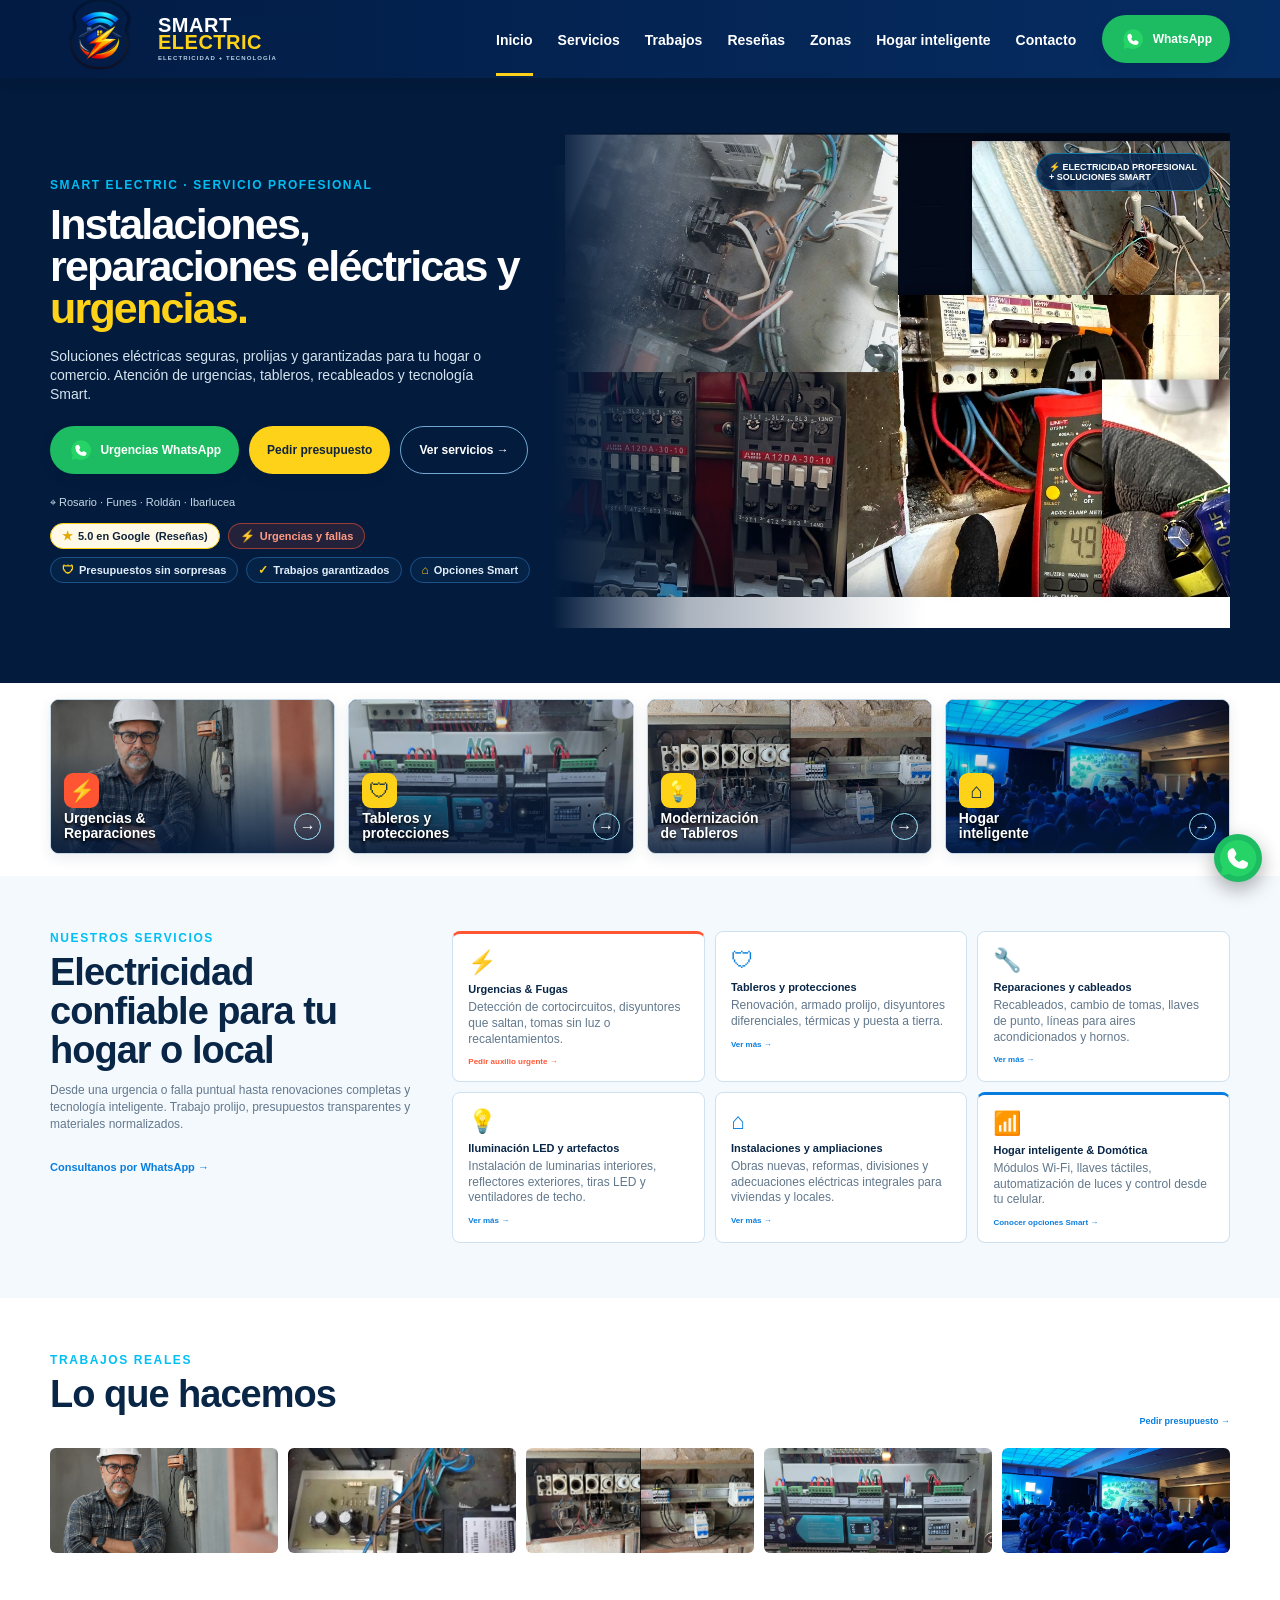
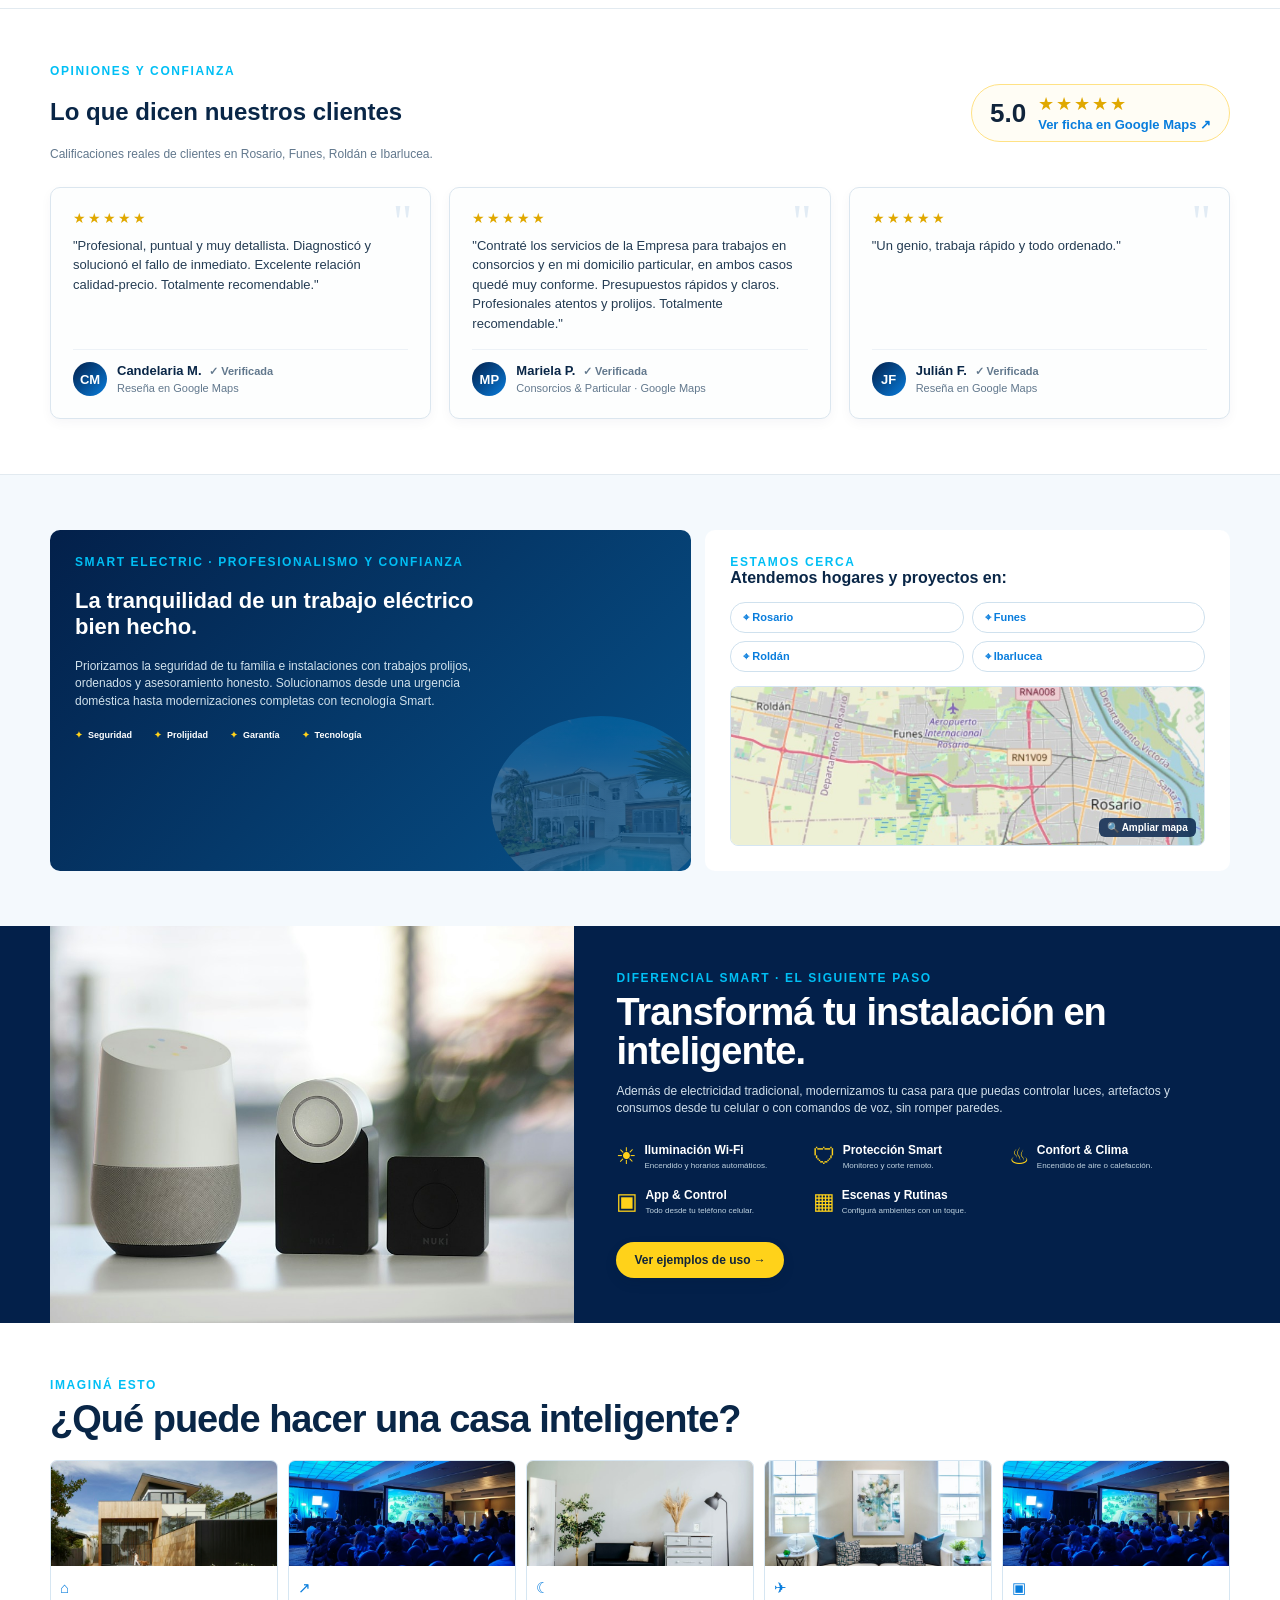
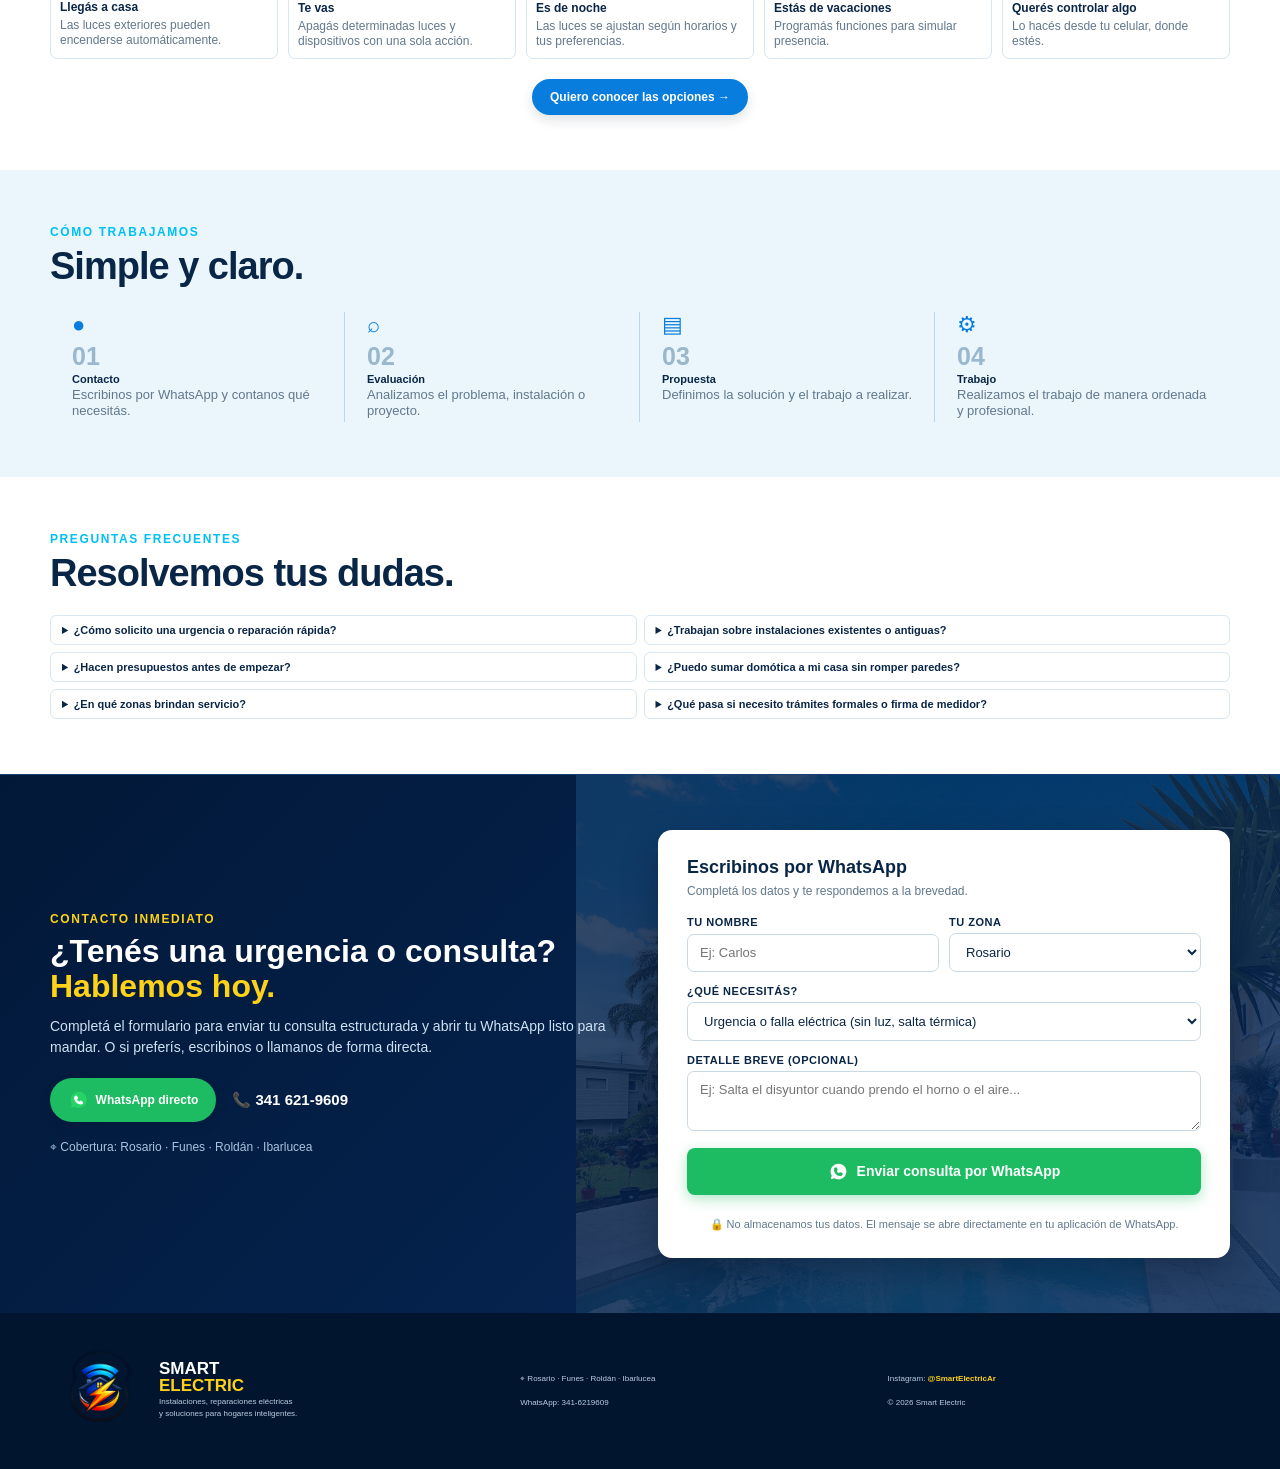
==== commit 03bebab4: "separacion de css" ====
--- a/index.html
+++ b/index.html
@@ -4,1501 +4,75 @@
 <head>
   <meta charset="utf-8">
   <meta name="viewport" content="width=device-width,initial-scale=1">
-  <title>Smart Electric | Instalaciones, Reparaciones Eléctricas y Domótica</title>
+  <title>Smart Electric | Electricista Matriculado en Rosario - Instalaciones Eléctricas</title>
+  <meta name="description" content="Electricista matriculado a domicilio en Rosario. Servicios e instalaciones eléctricas seguras y profesionales para hogares y comercios en Rosario y alrededores.">
+  <meta name="keywords" content="electricista rosario, electricista en rosario, instalaciones electricas, electricista matriculado, electricista a domicilio, electricista matriculado rosario, instalaciones electricas rosario, electricista a domicilio rosario, electricista">
   <link rel="icon" type="image/png" sizes="256x256" href="favicon.png">
-  <style>
-    :root {
-      --navy: #03204a;
-      --navy2: #061936;
-      --blue: #087ddd;
-      --cyan: #00bff5;
-      --yellow: #ffd21a;
-      --orange: #ff7b00;
-      --paper: #f4f9fd;
-      --ink: #092647;
-      --muted: #62788d;
-      --line: #d6e6f2;
-      --green: #1dbb62;
-      --max: 1180px
-    }
-
-    *,
-    *::before,
-    *::after {
-      box-sizing: border-box
-    }
-
-    html {
-      scroll-behavior: smooth;
-    }
-
-    body {
-      margin: 0;
-      font-family: Arial, Helvetica, sans-serif;
-      color: var(--ink);
-      background: white;
-      overflow-x: clip;
-    }
-
-    a {
-      text-decoration: none;
-      color: inherit
-    }
-
-    .container {
-      width: min(var(--max), calc(100% - 48px));
-      margin: auto
-    }
-
-    header {
-      height: 78px;
-      background: linear-gradient(90deg, #021b43, #062d63);
-      color: #fff;
-      position: sticky;
-      top: 0;
-      z-index: 50;
-      box-shadow: 0 2px 12px #00152d55
-    }
-
-    .nav {
-      height: 100%;
-      display: flex;
-      align-items: center;
-      gap: 26px
-    }
-
-    .brand {
-      display: flex;
-      align-items: center;
-      gap: 8px;
-      min-width: 245px
-    }
-
-    .brand img {
-      width: 100px;
-      height: 100px;
-      object-fit: contain;
-      border-radius: 20%
-    }
-
-    .brand-text {
-      font-weight: 900;
-      line-height: .82;
-      letter-spacing: .5px
-    }
-
-    .brand-text .smart {
-      font-size: 20px;
-      color: #fff
-    }
-
-    .brand-text .electric {
-      font-size: 20px;
-      color: var(--yellow)
-    }
-
-    .brand-text small {
-      display: block;
-      color: #b8d1e6;
-      font-size: 6px;
-      letter-spacing: 1.1px;
-      margin-top: 6px
-    }
-
-    .navlinks {
-      display: flex;
-      gap: 25px;
-      margin-left: auto;
-      font-size: 14px;
-      font-weight: 800
-    }
-
-    .navlinks a {
-      padding: 29px 0 25px;
-      border-bottom: 3px solid transparent
-    }
-
-    .navlinks a:hover,
-    .navlinks a.active {
-      border-color: var(--yellow)
-    }
-
-    .btn {
-      display: inline-flex;
-      align-items: center;
-      justify-content: center;
-      border: 0;
-      border-radius: 999px;
-      background: var(--yellow);
-      color: #10243b;
-      font-weight: 900;
-      padding: 11px 18px;
-      font-size: 12px;
-      cursor: pointer;
-      box-shadow: 0 5px 12px #00152d20
-    }
-
-    .btn.blue {
-      background: var(--blue);
-      color: #fff
-    }
-
-    .btn.green {
-      background: var(--green);
-      color: #fff
-    }
-
-    .btn.outline {
-      background: transparent;
-      border: 1px solid #6fa7ce;
-      color: #fff;
-      box-shadow: none
-    }
-
-    .hamb {
-      display: none;
-      margin-left: auto;
-      background: none;
-      border: 0;
-      color: #fff;
-      font-size: 28px
-    }
-
-    .hero {
-      background: #031b3c;
-      color: #fff;
-      overflow: hidden;
-    }
-
-    .hero-grid {
-      display: grid;
-      grid-template-columns: 1fr 1.35fr;
-      min-height: 465px;
-    }
-
-    .hero-copy {
-      display: flex;
-      flex-direction: column;
-      justify-content: center;
-      padding: 45px 20px 45px 0
-    }
-
-    .eyebrow {
-      color: var(--cyan);
-      font-size: 12px;
-      font-weight: 900;
-      letter-spacing: 1.6px;
-      text-transform: uppercase
-    }
-
-    .hero h1 {
-      font-size: 43px;
-      line-height: .98;
-      letter-spacing: -1.8px;
-      margin: 11px 0 18px
-    }
-
-    .hero h1 span {
-      color: var(--yellow)
-    }
-
-    .hero p {
-      font-size: 14px;
-      line-height: 1.35;
-      color: #d5e4ef;
-      max-width: 460px;
-      margin: 0
-    }
-
-    .actions {
-      display: flex;
-      gap: 10px;
-      flex-wrap: wrap;
-      margin: 22px 0
-    }
-
-    .location {
-      font-size: 11px;
-      color: #c6d9e6
-    }
-
-    .hero-badges {
-      display: flex;
-      flex-wrap: wrap;
-      gap: 8px;
-      margin-top: 14px;
-    }
-
-    .hero-badge-item {
-      display: inline-flex;
-      align-items: center;
-      gap: 5px;
-      background: #08295288;
-      border: 1px solid #1c5288;
-      border-radius: 999px;
-      padding: 5px 11px;
-      font-size: 11px;
-      font-weight: 700;
-      color: #e0edfa;
-    }
-
-    .hero-badge-item span {
-      color: var(--yellow);
-      font-size: 12px;
-    }
-
-    .badge-urgencia {
-      background: #ff553322;
-      border-color: #ff553388;
-      color: #ff9b85;
-    }
-
-    .badge-urgencia span {
-      color: #ff5533;
-    }
-
-    .hero-photo {
-      position: relative;
-      overflow: hidden
-    }
-
-    .hero-photo img {
-      width: 100%;
-      height: 100%;
-      object-fit: cover
-    }
-
-    .hero-photo:after {
-      content: "";
-      position: absolute;
-      inset: 0;
-      background: linear-gradient(90deg, #031b3c 0%, #031b3c55 20%, transparent 55%)
-    }
-
-    .hero-label {
-      position: absolute;
-      right: 20px;
-      top: 20px;
-      z-index: 2;
-      background: #062852dd;
-      border: 1px solid #20c8f877;
-      border-radius: 22px;
-      padding: 8px 12px;
-      font-size: 9px;
-      font-weight: 900;
-      color: #fff
-    }
-
-    .quick {
-      background: #fff;
-      padding: 16px 0 22px
-    }
-
-    .quick-grid {
-      display: grid;
-      grid-template-columns: repeat(4, 1fr);
-      gap: 13px
-    }
-
-    .quick-card {
-      height: 155px;
-      border-radius: 9px;
-      overflow: hidden;
-      position: relative;
-      color: #fff;
-      display: flex;
-      align-items: flex-end;
-      padding: 13px;
-      border: 1px solid #c6d7e5;
-      box-shadow: 0 4px 13px #12304b18;
-      cursor: pointer;
-      background: #082b4f
-    }
-
-    .quick-card:after {
-      content: "";
-      position: absolute;
-      inset: 0;
-      background: linear-gradient(0deg, #031a3cdd 0%, #031a3c22 65%)
-    }
-
-    .quick-card img {
-      position: absolute;
-      inset: 0;
-      width: 100%;
-      height: 100%;
-      object-fit: cover
-    }
-
-    .quick-card .qcontent {
-      position: relative;
-      z-index: 2;
-      width: 100%;
-      display: flex;
-      align-items: end;
-      justify-content: space-between;
-      gap: 8px
-    }
-
-    .qicon {
-      width: 35px;
-      height: 35px;
-      border-radius: 9px;
-      display: grid;
-      place-items: center;
-      background: var(--yellow);
-      color: #06264b;
-      font-size: 21px;
-      margin-bottom: 3px
-    }
-
-    .quick-card h3 {
-      font-size: 14px;
-      line-height: 1.05;
-      margin: 0;
-      text-shadow: 0 2px 3px #000
-    }
-
-    .arrow {
-      width: 27px;
-      height: 27px;
-      border: 1px solid #9eeaff;
-      border-radius: 50%;
-      display: grid;
-      place-items: center;
-      color: #fff;
-      font-size: 16px
-    }
-
-    .quick-card:hover {
-      transform: translateY(-2px);
-      transition: .2s
-    }
-
-    section {
-      padding: 55px 0
-    }
-
-    .services {
-      background: var(--paper);
-      overflow: hidden;
-    }
-
-    .service-layout {
-      display: grid;
-      grid-template-columns: minmax(260px, 1fr) minmax(0, 2.1fr);
-      gap: 32px;
-    }
-
-    .service-layout h2,
-    .smart h2,
-    .scenarios h2,
-    .process h2,
-    .work h2,
-    .faq h2 {
-      font-size: 38px;
-      line-height: 1.02;
-      letter-spacing: -1px;
-      margin: 8px 0 12px
-    }
-
-    .lead {
-      font-size: 12px;
-      line-height: 1.45;
-      color: var(--muted)
-    }
-
-    .all {
-      display: inline-block;
-      color: var(--blue);
-      font-size: 11px;
-      font-weight: 900;
-      margin-top: 15px
-    }
-
-    .service-grid {
-      display: grid;
-      grid-template-columns: repeat(3, 1fr);
-      gap: 10px
-    }
-
-    .service-card {
-      background: #fff;
-      border: 1px solid #cfe1ee;
-      border-radius: 8px;
-      padding: 15px;
-      min-height: 130px
-    }
-
-    .service-card .icon {
-      font-size: 23px;
-      color: var(--blue)
-    }
-
-    .service-card h3 {
-      font-size: 11px;
-      margin: 7px 0 5px
-    }
-
-    .service-card p {
-      font-size: 12px;
-      line-height: 1.3;
-      color: var(--muted);
-      margin: 0
-    }
-
-    .service-card a {
-      display: block;
-      color: var(--blue);
-      font-size: 8px;
-      font-weight: 900;
-      margin-top: 10px
-    }
-
-    .smart {
-      background: #03204a;
-      color: #fff;
-      padding: 0;
-      display: grid;
-      grid-template-columns: 1fr 1.25fr;
-      max-width: var(--max);
-      margin: auto;
-      overflow: hidden;
-    }
-
-    .smart-image {
-      min-height: 390px
-    }
-
-    .smart-image img {
-      width: 100%;
-      height: 100%;
-      object-fit: cover
-    }
-
-    .smart-copy {
-      padding: 45px 42px
-    }
-
-    .smart-copy .lead {
-      color: #d1dfeb
-    }
-
-    .feature-grid {
-      display: grid;
-      grid-template-columns: repeat(3, 1fr);
-      gap: 17px;
-      margin: 25px 0
-    }
-
-    .feature {
-      font-size: 12px
-    }
-
-    .feature-icon {
-      font-size: 23px;
-      color: var(--yellow);
-      float: left;
-      margin-right: 7px
-    }
-
-    .feature b {
-      font-size: 12px
-    }
-
-    .feature p {
-      font-size: 8px;
-      color: #bfd2e0;
-      margin: 4px 0 0;
-      line-height: 1.3
-    }
-
-    .scenarios {
-      background: #fff
-    }
-
-    .scenario-grid {
-      display: grid;
-      grid-template-columns: repeat(5, 1fr);
-      gap: 10px;
-      margin-top: 22px
-    }
-
-    .scenario-card {
-      border: 1px solid #d6e6f2;
-      border-radius: 7px;
-      overflow: hidden;
-      background: #fff
-    }
-
-    .scenario-card img {
-      width: 100%;
-      height: 105px;
-      object-fit: cover
-    }
-
-    .scenario-body {
-      padding: 9px
-    }
-
-    .scenario-body .si {
-      color: var(--blue);
-      font-size: 15px
-    }
-
-    .scenario-body h3 {
-      font-size: 12px;
-      margin: 4px 0
-    }
-
-    .scenario-body p {
-      font-size: 12px;
-      color: var(--muted);
-      line-height: 1.25;
-      margin: 0
-    }
-
-    .scenario-cta {
-      text-align: center;
-      margin-top: 20px
-    }
-
-    .process {
-      background: #eaf6fc
-    }
-
-    .steps {
-      display: grid;
-      grid-template-columns: repeat(4, 1fr);
-      gap: 0;
-      margin-top: 26px
-    }
-
-    .step {
-      padding: 0 22px;
-      border-right: 1px solid #b8d9eb;
-      min-height: 110px
-    }
-
-    .step:last-child {
-      border: 0
-    }
-
-    .step .num {
-      font-size: 25px;
-      color: #99b7cd;
-      font-weight: 900
-    }
-
-    .step .ico {
-      font-size: 22px;
-      color: var(--blue);
-      margin-bottom: 4px
-    }
-
-    .step h3 {
-      font-size: 11px;
-      margin: 2px 0
-    }
-
-    .step p {
-      font-size: 13px;
-      color: var(--muted);
-      line-height: 1.25;
-      margin: 0
-    }
-
-    .work {
-      background: #fff
-    }
-
-    .work-head {
-      display: flex;
-      justify-content: space-between;
-      align-items: end
-    }
-
-    .work-link {
-      color: var(--blue);
-      font-size: 9px;
-      font-weight: 900
-    }
-
-    .gallery {
-      display: grid;
-      grid-template-columns: repeat(5, 1fr);
-      gap: 10px;
-      margin-top: 22px
-    }
-
-    .gallery img {
-      width: 100%;
-      height: 105px;
-      object-fit: cover;
-      border-radius: 6px
-    }
-
-    /* Seccion Reseñas Google */
-    .reviews {
-      background: #ffffff;
-      border-top: 1px solid #e2eaf0;
-      border-bottom: 1px solid #e2eaf0;
-    }
-
-    .reviews-header {
-      display: flex;
-      flex-wrap: wrap;
-      align-items: center;
-      justify-content: space-between;
-      gap: 16px;
-      margin-bottom: 24px;
-    }
-
-    .rating-badge {
-      display: inline-flex;
-      align-items: center;
-      gap: 12px;
-      background: #fffdf5;
-      border: 1px solid #ffe285;
-      border-radius: 999px;
-      padding: 8px 18px;
-    }
-
-    .rating-score {
-      font-size: 26px;
-      font-weight: 900;
-      color: #10243b;
-      line-height: 1;
-    }
-
-    .rating-stars {
-      color: #e0a800;
-      font-size: 18px;
-      letter-spacing: 2px;
-    }
-
-    .rating-google-link {
-      display: inline-flex;
-      align-items: center;
-      gap: 6px;
-      font-size: 13px;
-      font-weight: 800;
-      color: var(--blue);
-      text-decoration: none;
-      transition: color .2s;
-    }
-
-    .rating-google-link:hover {
-      text-decoration: underline;
-    }
-
-    .reviews-grid {
-      display: grid;
-      grid-template-columns: repeat(3, 1fr);
-      gap: 18px;
-    }
-
-    .review-card {
-      background: #fdfefe;
-      border: 1px solid #dbe6ef;
-      border-radius: 10px;
-      padding: 22px;
-      display: flex;
-      flex-direction: column;
-      justify-content: space-between;
-      position: relative;
-      transition: transform .2s ease, box-shadow .2s ease;
-      box-shadow: 0 4px 12px rgba(9, 38, 71, 0.04);
-    }
-
-    .review-card:hover {
-      transform: translateY(-2px);
-      box-shadow: 0 8px 20px rgba(9, 38, 71, 0.08);
-    }
-
-    .review-card::before {
-      content: '"';
-      position: absolute;
-      top: 10px;
-      right: 18px;
-      font-size: 48px;
-      font-family: Georgia, serif;
-      color: #e2ecf5;
-      line-height: 1;
-      pointer-events: none;
-    }
-
-    .review-stars {
-      color: #e0a800;
-      font-size: 14px;
-      margin-bottom: 10px;
-      letter-spacing: 2px;
-    }
-
-    .review-text {
-      font-size: 13px;
-      line-height: 1.5;
-      color: #243c53;
-      margin: 0 0 16px;
-      position: relative;
-      z-index: 1;
-    }
-
-    .review-author {
-      display: flex;
-      align-items: center;
-      gap: 10px;
-      border-top: 1px solid #edf2f7;
-      padding-top: 12px;
-    }
-
-    .review-avatar {
-      width: 34px;
-      height: 34px;
-      border-radius: 50%;
-      background: linear-gradient(135deg, var(--navy), var(--blue));
-      color: #fff;
-      display: grid;
-      place-items: center;
-      font-size: 13px;
-      font-weight: 800;
-    }
-
-    .review-info b {
-      font-size: 13px;
-      color: var(--ink);
-      display: block;
-    }
-
-    .review-info span {
-      font-size: 11px;
-      color: var(--muted);
-    }
-
-    .review-verified {
-      display: inline-flex;
-      align-items: center;
-      gap: 3px;
-      color: var(--green);
-      font-size: 10px;
-      font-weight: 700;
-      margin-left: 4px;
-    }
-
-    .about-zone {
-      background: var(--paper)
-    }
-
-    .about-grid {
-      display: grid;
-      grid-template-columns: 1.1fr .9fr;
-      gap: 14px
-    }
-
-    .about-card {
-      min-height: 205px;
-      border-radius: 10px;
-      background: linear-gradient(135deg, #03204a, #07528a);
-      color: #fff;
-      padding: 25px;
-      position: relative;
-      overflow: hidden
-    }
-
-    .about-card:after {
-      content: "";
-      position: absolute;
-      right: -20px;
-      bottom: -25px;
-      width: 220px;
-      height: 180px;
-      background: url('./images/unsplash1.jpg') center/cover;
-      opacity: .23;
-      border-radius: 50%
-    }
-
-    .about-card>* {
-      position: relative;
-      z-index: 1
-    }
-
-    .about-card h2 {
-      font-size: 22px;
-      max-width: 420px
-    }
-
-    .about-card .lead {
-      color: #d0e1ec;
-      max-width: 430px
-    }
-
-    .pills {
-      display: flex;
-      gap: 22px;
-      font-size: 9px;
-      font-weight: 900;
-      margin-top: 20px
-    }
-
-    .pills span:before {
-      content: '✦';
-      color: var(--yellow);
-      margin-right: 5px
-    }
-
-    .zone-card {
-      background: #fff;
-      border-radius: 10px;
-      padding: 25px
-    }
-
-    .zone-card h3 {
-      margin: 0 0 6px;
-      font-size: 16px
-    }
-
-    .zone-card p {
-      font-size: 9px;
-      color: var(--muted)
-    }
-
-    .zones {
-      display: grid;
-      grid-template-columns: 1fr 1fr;
-      gap: 8px;
-      margin-top: 15px
-    }
-
-    .zone {
-      border: 1px solid #cfe1ee;
-      border-radius: 15px;
-      padding: 8px 12px;
-      color: var(--blue);
-      font-size: 11px;
-      font-weight: 900
-    }
-
-    .map-wrapper {
-      margin-top: 14px;
-      border-radius: 8px;
-      overflow: hidden;
-      border: 1px solid #d6e6f2;
-      background: #f0f6fa;
-      height: 160px;
-      position: relative;
-      cursor: pointer;
-    }
-
-    .map-wrapper img {
-      width: 100%;
-      height: 100%;
-      object-fit: cover;
-      object-position: center;
-      display: block;
-      transition: transform .3s ease, filter .3s ease;
-    }
-
-    .map-wrapper:hover img {
-      transform: scale(1.04);
-      filter: brightness(0.95);
-    }
-
-    .map-wrapper .map-hint {
-      position: absolute;
-      bottom: 8px;
-      right: 8px;
-      background: rgba(3, 32, 74, 0.82);
-      color: #fff;
-      font-size: 10px;
-      font-weight: 700;
-      padding: 4px 8px;
-      border-radius: 6px;
-      display: flex;
-      align-items: center;
-      gap: 4px;
-      pointer-events: none;
-      backdrop-filter: blur(4px);
-      transition: opacity .2s ease;
-    }
-
-    .modal-map-box {
-      max-width: 820px;
-      width: 100%;
-      padding: 24px;
-    }
-
-    .modal-map-box h2 {
-      margin: 4px 0 14px;
-      font-size: 22px;
-      color: var(--ink);
-    }
-
-    .modal-map-img-container {
-      width: 100%;
-      max-height: 70vh;
-      overflow: hidden;
-      border-radius: 10px;
-      border: 1px solid #d6e6f2;
-      background: #eef5fa;
-      display: flex;
-      align-items: center;
-      justify-content: center;
-    }
-
-    .modal-map-img-container img {
-      width: 100%;
-      height: auto;
-      max-height: 70vh;
-      object-fit: contain;
-      display: block;
-    }
-
-    .modal-map-footer {
-      display: flex;
-      align-items: center;
-      justify-content: space-between;
-      margin-top: 14px;
-      flex-wrap: wrap;
-      gap: 10px;
-    }
-
-    .modal-map-footer span {
-      font-size: 12px;
-      color: var(--muted);
-      font-weight: 700;
-    }
-
-    .faq {
-      background: #fff
-    }
-
-    .faq-grid {
-      display: grid;
-      grid-template-columns: 1fr 1fr;
-      gap: 7px;
-      margin-top: 22px
-    }
-
-    .faq details {
-      border: 1px solid #d8e7f1;
-      border-radius: 6px;
-      padding: 8px 11px
-    }
-
-    .faq summary {
-      font-size: 11px;
-      font-weight: 900;
-      cursor: pointer
-    }
-
-    .faq p {
-      font-size: 10px;
-      color: var(--muted)
-    }
-
-    .cta {
-      background: linear-gradient(135deg, #021838 0%, #062a5c 100%);
-      color: #fff;
-      position: relative;
-      overflow: hidden;
-      padding: 55px 0;
-      border-top: 1px solid #143e75;
-    }
-
-    .cta:after {
-      content: "";
-      position: absolute;
-      inset: 0 0 0 45%;
-      background: url('./images/unsplash2.jpg') center/cover;
-      opacity: .18;
-      pointer-events: none;
-    }
-
-    .cta-inner {
-      position: relative;
-      z-index: 2;
-      display: grid;
-      grid-template-columns: 1fr 1fr;
-      gap: 36px;
-      align-items: center;
-    }
-
-    .cta-copy h2 {
-      font-size: 32px;
-      line-height: 1.1;
-      margin: 8px 0 12px;
-      color: #fff;
-    }
-
-    .cta-copy h2 span {
-      color: var(--yellow);
-    }
-
-    .cta-copy p {
-      font-size: 14px;
-      line-height: 1.5;
-      color: #d0e2f2;
-      margin: 0 0 20px;
-    }
-
-    .cta-direct {
-      display: flex;
-      flex-wrap: wrap;
-      align-items: center;
-      gap: 16px;
-      margin-top: 20px;
-    }
-
-    .cta-direct-phone {
-      font-size: 15px;
-      font-weight: 800;
-      color: #fff;
-      display: flex;
-      align-items: center;
-      gap: 6px;
-    }
-
-    .cta-card-form {
-      background: #ffffff;
-      color: var(--ink);
-      border-radius: 14px;
-      padding: 26px 28px;
-      box-shadow: 0 15px 35px rgba(0, 15, 35, 0.35);
-      border: 1px solid rgba(255, 255, 255, 0.15);
-    }
-
-    .cta-card-form h3 {
-      font-size: 18px;
-      margin: 0 0 6px;
-      color: var(--ink);
-      font-weight: 900;
-    }
-
-    .cta-card-form p.form-subtitle {
-      font-size: 12px;
-      color: var(--muted);
-      margin: 0 0 18px;
-    }
-
-    .contact-form {
-      display: grid;
-      gap: 13px;
-    }
-
-    .form-group {
-      display: grid;
-      gap: 5px;
-      text-align: left;
-    }
-
-    .form-group label {
-      font-size: 11px;
-      font-weight: 800;
-      color: var(--ink);
-      text-transform: uppercase;
-      letter-spacing: .5px;
-    }
-
-    .form-row {
-      display: grid;
-      grid-template-columns: 1fr 1fr;
-      gap: 10px;
-    }
-
-    .form-control {
-      width: 100%;
-      padding: 10px 12px;
-      border: 1px solid #c8d9e6;
-      border-radius: 7px;
-      font-family: inherit;
-      font-size: 13px;
-      color: var(--ink);
-      background: #fff;
-      transition: border-color .2s, box-shadow .2s;
-    }
-
-    .form-control:focus {
-      outline: none;
-      border-color: var(--blue);
-      box-shadow: 0 0 0 3px rgba(8, 125, 221, 0.15);
-    }
-
-    textarea.form-control {
-      resize: vertical;
-      min-height: 60px;
-    }
-
-    .btn-submit-wa {
-      width: 100%;
-      background: var(--green);
-      color: #fff;
-      font-size: 14px;
-      font-weight: 800;
-      padding: 13px 20px;
-      border-radius: 8px;
-      border: 0;
-      cursor: pointer;
-      display: flex;
-      align-items: center;
-      justify-content: center;
-      gap: 8px;
-      box-shadow: 0 4px 14px rgba(29, 187, 98, 0.35);
-      transition: transform .15s ease, background .15s ease, box-shadow .15s ease;
-      margin-top: 4px;
-    }
-
-    .btn-submit-wa:hover {
-      background: #17a454;
-      transform: translateY(-1px);
-      box-shadow: 0 6px 18px rgba(29, 187, 98, 0.45);
-    }
-
-    .form-note {
-      font-size: 11px;
-      color: var(--muted);
-      text-align: center;
-      margin: 10px 0 0;
-    }
-
-    footer {
-      background: #02152f;
-      color: #b9cde0;
-      padding: 28px 0
-    }
-
-    .footer-grid {
-      display: grid;
-      grid-template-columns: 1.3fr 1fr 1fr;
-      align-items: center;
-      gap: 25px
-    }
-
-    .footer-brand {
-      display: flex;
-      align-items: center;
-      gap: 9px
-    }
-
-    .footer-brand img {
-      width: 100px;
-      height: 100px;
-      border-radius: 1;
-      object-fit: cover
-    }
-
-    .footer-brand b {
-      display: block;
-      color: #fff;
-      font-size: 17px;
-      line-height: .9
-    }
-
-    .footer-brand span {
-      color: var(--yellow);
-      font-size: 17px;
-      font-weight: 900
-    }
-
-    .footer-text {
-      font-size: 8px;
-      line-height: 1.5
-    }
-
-    .float {
-      position: fixed;
-      right: 18px;
-      bottom: 18px;
-      z-index: 60;
-      width: 48px;
-      height: 48px;
-      border-radius: 50%;
-      display: grid;
-      place-items: center;
-      background: var(--green);
-      color: #fff;
-      font-size: 22px;
-      box-shadow: 0 7px 20px #0005
-    }
-
-    .modal {
-      position: fixed;
-      inset: 0;
-      background: #0009;
-      display: none;
-      align-items: center;
-      justify-content: center;
-      z-index: 100;
-      padding: 20px
-    }
-
-    .modal.open {
-      display: flex
-    }
-
-    .modal-box {
-      background: #fff;
-      max-width: 500px;
-      width: 100%;
-      border-radius: 16px;
-      padding: 27px;
-      position: relative
-    }
-
-    .modal-close {
-      position: absolute;
-      right: 12px;
-      top: 7px;
-      border: 0;
-      background: none;
-      font-size: 27px
-    }
-
-    @media(max-width:900px) {
-
-      .navlinks,
-      .nav>.btn {
-        display: none
+  <script type="application/ld+json">
+  {
+    "@context": "https://schema.org",
+    "@type": "Electrician",
+    "name": "Smart Electric",
+    "description": "Electricista matriculado a domicilio en Rosario. Servicios profesionales de instalaciones eléctricas, reparaciones y mantenimiento para hogares y comercios.",
+    "telephone": "+543416219609",
+    "address": {
+      "@type": "PostalAddress",
+      "addressLocality": "Rosario",
+      "addressRegion": "Santa Fe",
+      "addressCountry": "AR"
+    },
+    "areaServed": [
+      {
+        "@type": "City",
+        "name": "Rosario"
+      },
+      {
+        "@type": "City",
+        "name": "Funes"
+      },
+      {
+        "@type": "City",
+        "name": "Roldán"
+      },
+      {
+        "@type": "City",
+        "name": "Ibarlucea"
       }
-
-      .mobile-menu .navlinks {
-        display: flex;
-        flex-direction: column;
-        position: fixed;
-        top: 12px;
-        right: 12px;
-        left: auto;
-        width: 240px;
-        height: auto;
-        padding: 60px 0 30px 0;
-        background: rgba(3, 32, 74, 0.98);
-        backdrop-filter: blur(15px);
-        justify-content: flex-start;
-        align-items: center;
-        gap: 20px;
-        z-index: 999;
-        transform-origin: top right;
-        animation: popoverMenu .3s cubic-bezier(0.175, 0.885, 0.32, 1.1) forwards;
-        border: 1px solid rgba(255, 255, 255, 0.1);
-        border-radius: 20px;
-        box-shadow: 0 15px 35px rgba(0, 0, 0, 0.6);
-      }
-
-      .mobile-menu .navlinks a {
-        font-size: 20px;
-        color: #fff;
-        text-decoration: none;
-        font-weight: 700;
-        letter-spacing: 1px;
-        transition: color .2s
-      }
-
-      .mobile-menu .navlinks a:hover {
-        color: var(--yellow)
-      }
-
-      @keyframes popoverMenu {
-        from {
-          opacity: 0;
-          transform: scale(0.9) translateY(-10px)
-        }
-
-        to {
-          opacity: 1;
-          transform: scale(1) translateY(0)
-        }
-      }
-
-      .mobile-menu .hamb {
-        position: fixed;
-        top: 18px;
-        right: 18px;
-        z-index: 1000;
-        font-size: 34px
-      }
-
-      .hamb {
-        display: block
-      }
-
-      .brand {
-        min-width: 0
-      }
-
-      .hero-grid,
-      .service-layout,
-      .smart,
-      .about-grid {
-        grid-template-columns: 1fr
-      }
-
-      .hero-photo {
-        height: 310px
-      }
-
-      .hero-copy {
-        padding: 45px 0 28px
-      }
-
-      .quick-grid {
-        grid-template-columns: 1fr 1fr
-      }
-
-      .service-grid {
-        grid-template-columns: 1fr 1fr
-      }
-
-      .scenario-grid {
-        grid-template-columns: 1fr 1fr
-      }
-
-      .steps {
-        grid-template-columns: 1fr 1fr
-      }
-
-      .gallery {
-        grid-template-columns: repeat(3, 1fr)
-      }
-
-      .reviews-grid {
-        grid-template-columns: 1fr;
-      }
-
-      .cta-inner {
-        grid-template-columns: 1fr;
-      }
-
-      .footer-grid {
-        grid-template-columns: 1fr 1fr
-      }
-    }
-
-    @media(max-width:560px) {
-      .container {
-        width: calc(100% - 28px)
-      }
-
-      .form-row {
-        grid-template-columns: 1fr;
-      }
-
-      .cta-card-form {
-        padding: 20px 16px;
-      }
-
-      .brand img {
-        width: 68px;
-        height: 68px
-      }
-
-      .brand-text .smart,
-      .brand-text .electric {
-        font-size: 17px
-      }
-
-      .quick-grid,
-      .service-grid,
-      .scenario-grid,
-      .steps,
-      .gallery,
-      .faq-grid {
-        grid-template-columns: 1fr
-      }
-
-      .quick-card {
-        height: 175px
-      }
-
-      .hero h1 {
-        font-size: 38px
-      }
-
-      .feature-grid {
-        grid-template-columns: 1fr 1fr
-      }
-
-      .smart-copy {
-        padding: 32px 22px
-      }
-
-      .smart-image {
-        min-height: 280px
-      }
-
-      .footer-grid {
-        grid-template-columns: 1fr
-      }
-
-      .cta:after {
-        display: none
-      }
-    }
-
-    @media(max-width:560px) {
-      body {
-        font-size: 15px
-      }
-
-      nav {
-        font-size: 15px
-      }
-
-      .hero p,
-      .lead {
-        font-size: 17px
-      }
-
-      .trust-card {
-        font-size: 15px
-      }
-
-      .card h3 {
-        font-size: 18px
-      }
-
-      .card p {
-        font-size: 14px
-      }
-
-      .link {
-        font-size: 14px
-      }
-
-      .scenario h3 {
-        font-size: 17px
-      }
-
-      .scenario p {
-        font-size: 14px
-      }
-
-      .step h3 {
-        font-size: 17px
-      }
-
-      .step p {
-        font-size: 14px
-      }
-
-      .faq summary {
-        font-size: 14px
-      }
-
-      .faq p {
-        font-size: 14px
-      }
-    }
-  </style>
+    ],
+    "serviceType": [
+      "Electricista matriculado",
+      "Electricista a domicilio",
+      "Instalaciones electricas",
+      "Instalaciones electricas rosario",
+      "Reparaciones electricas de urgencia",
+      "Electricista matriculado rosario",
+      "Electricista a domicilio rosario"
+    ],
+    "knowsAbout": [
+      "electricista rosario",
+      "electricista en rosario",
+      "instalaciones electricas",
+      "electricista matriculado",
+      "electricista",
+      "instalaciones electricas rosario",
+      "electricista a domicilio",
+      "electricista matriculado rosario",
+      "electricista a domicilio rosario"
+    ]
+  }
+  </script>
+  <link rel="stylesheet" href="styles.css">
 </head>
 
 <body>
   <header>
     <div class="container nav"><a class="brand" href="#inicio"><img src="./images/logo-smart-electric.png"
-          alt="Smart Electric"><span class="brand-text"><span class="smart">SMART</span><span
+          alt="Smart Electric - Electricista matriculado e instalaciones eléctricas en Rosario"><span class="brand-text"><span class="smart">SMART</span><span
             class="electric">ELECTRIC</span><small>ELECTRICIDAD + TECNOLOGÍA</small></span></a>
       <nav class="navlinks"><a class="active" href="#inicio">Inicio</a><a href="#servicios">Servicios</a><a
           href="#trabajos">Trabajos</a><a href="#resenas">Reseñas</a><a href="#cobertura">Zonas</a><a
           href="#inteligente">Hogar inteligente</a><a href="#contacto">Contacto</a></nav><a class="btn green"
-        href="https://wa.me/543416219609" target="_blank" style="display:inline-flex;align-items:center;gap:6px"><svg
+        href="https://wa.me/543416219609" target="_blank" aria-label="Contactar a electricista matriculado en Rosario por WhatsApp" style="display:inline-flex;align-items:center;gap:6px"><svg
           xmlns="http://www.w3.org/2000/svg" viewBox="0 0 256 256" style="width:2.2em;height:2.2em;flex-shrink:0">
           <path d="M128,32A96.1,96.1,0,0,0,45.4,177h0L36,210.2a7.9,7.9,0,0,0,9.8,9.8L79,210.6h0A96,96,0,1,0,128,32Z"
             fill="#25D366" />
@@ -1519,7 +93,7 @@
             tableros, recableados y tecnología Smart.</p>
           <div class="actions"><a class="btn green"
               href="https://wa.me/543416219609?text=Hola%20Smart%20Electric%2C%20tengo%20una%20urgencia%20el%C3%A9ctrica."
-              target="_blank" style="display:inline-flex;align-items:center;gap:6px"><svg
+              target="_blank" aria-label="Electricista a domicilio en Rosario urgencias por WhatsApp" style="display:inline-flex;align-items:center;gap:6px"><svg
                 xmlns="http://www.w3.org/2000/svg" viewBox="0 0 256 256" style="width:2.2em;height:2.2em;flex-shrink:0">
                 <path
                   d="M128,32A96.1,96.1,0,0,0,45.4,177h0L36,210.2a7.9,7.9,0,0,0,9.8,9.8L79,210.6h0A96,96,0,1,0,128,32Z"
@@ -1529,7 +103,7 @@
                   fill="white" />
               </svg>Urgencias WhatsApp</a><a class="btn"
               href="https://wa.me/543416219609?text=Hola%20Smart%20Electric%2C%20quiero%20pedir%20un%20presupuesto."
-              target="_blank" style="display:inline-flex;align-items:center;gap:6px">Pedir presupuesto</a><a
+              target="_blank" aria-label="Pedir presupuesto a electricista matriculado en Rosario para instalaciones eléctricas" style="display:inline-flex;align-items:center;gap:6px">Pedir presupuesto</a><a
               class="btn outline" href="#servicios">Ver servicios →</a></div>
           <div class="location">⌖ Rosario · Funes · Roldán · Ibarlucea</div>
           <div class="hero-badges">
@@ -1544,7 +118,7 @@
         </div>
         <div class="hero-photo">
           <div class="hero-label">⚡ ELECTRICIDAD PROFESIONAL<br>+ SOLUCIONES SMART</div><img
-            src="./images/Reparaciones_electricas_hero.jpg" alt="Servicio Eléctrico Profesional">
+            src="./images/Reparaciones_electricas_hero.jpg" alt="Instalaciones eléctricas y electricista a domicilio en Rosario">
         </div>
       </div>
     </section>
--- a/styles.css
+++ b/styles.css
@@ -0,0 +1,1480 @@
+:root {
+      --navy: #03204a;
+      --navy2: #061936;
+      --blue: #087ddd;
+      --cyan: #00bff5;
+      --yellow: #ffd21a;
+      --orange: #ff7b00;
+      --paper: #f4f9fd;
+      --ink: #092647;
+      --muted: #62788d;
+      --line: #d6e6f2;
+      --green: #1dbb62;
+      --max: 1180px
+    }
+
+    *,
+    *::before,
+    *::after {
+      box-sizing: border-box
+    }
+
+    html {
+      scroll-behavior: smooth;
+    }
+
+    body {
+      margin: 0;
+      font-family: Arial, Helvetica, sans-serif;
+      color: var(--ink);
+      background: white;
+      overflow-x: clip;
+    }
+
+    a {
+      text-decoration: none;
+      color: inherit
+    }
+
+    .container {
+      width: min(var(--max), calc(100% - 48px));
+      margin: auto
+    }
+
+    header {
+      height: 78px;
+      background: linear-gradient(90deg, #021b43, #062d63);
+      color: #fff;
+      position: sticky;
+      top: 0;
+      z-index: 50;
+      box-shadow: 0 2px 12px #00152d55
+    }
+
+    .nav {
+      height: 100%;
+      display: flex;
+      align-items: center;
+      gap: 26px
+    }
+
+    .brand {
+      display: flex;
+      align-items: center;
+      gap: 8px;
+      min-width: 245px
+    }
+
+    .brand img {
+      width: 100px;
+      height: 100px;
+      object-fit: contain;
+      border-radius: 20%
+    }
+
+    .brand-text {
+      font-weight: 900;
+      line-height: .82;
+      letter-spacing: .5px
+    }
+
+    .brand-text .smart {
+      font-size: 20px;
+      color: #fff
+    }
+
+    .brand-text .electric {
+      font-size: 20px;
+      color: var(--yellow)
+    }
+
+    .brand-text small {
+      display: block;
+      color: #b8d1e6;
+      font-size: 6px;
+      letter-spacing: 1.1px;
+      margin-top: 6px
+    }
+
+    .navlinks {
+      display: flex;
+      gap: 25px;
+      margin-left: auto;
+      font-size: 14px;
+      font-weight: 800
+    }
+
+    .navlinks a {
+      padding: 29px 0 25px;
+      border-bottom: 3px solid transparent
+    }
+
+    .navlinks a:hover,
+    .navlinks a.active {
+      border-color: var(--yellow)
+    }
+
+    .btn {
+      display: inline-flex;
+      align-items: center;
+      justify-content: center;
+      border: 0;
+      border-radius: 999px;
+      background: var(--yellow);
+      color: #10243b;
+      font-weight: 900;
+      padding: 11px 18px;
+      font-size: 12px;
+      cursor: pointer;
+      box-shadow: 0 5px 12px #00152d20
+    }
+
+    .btn.blue {
+      background: var(--blue);
+      color: #fff
+    }
+
+    .btn.green {
+      background: var(--green);
+      color: #fff
+    }
+
+    .btn.outline {
+      background: transparent;
+      border: 1px solid #6fa7ce;
+      color: #fff;
+      box-shadow: none
+    }
+
+    .hamb {
+      display: none;
+      margin-left: auto;
+      background: none;
+      border: 0;
+      color: #fff;
+      font-size: 28px
+    }
+
+    .hero {
+      background: #031b3c;
+      color: #fff;
+      overflow: hidden;
+    }
+
+    .hero-grid {
+      display: grid;
+      grid-template-columns: 1fr 1.35fr;
+      min-height: 465px;
+    }
+
+    .hero-copy {
+      display: flex;
+      flex-direction: column;
+      justify-content: center;
+      padding: 45px 20px 45px 0
+    }
+
+    .eyebrow {
+      color: var(--cyan);
+      font-size: 12px;
+      font-weight: 900;
+      letter-spacing: 1.6px;
+      text-transform: uppercase
+    }
+
+    .hero h1 {
+      font-size: 43px;
+      line-height: .98;
+      letter-spacing: -1.8px;
+      margin: 11px 0 18px
+    }
+
+    .hero h1 span {
+      color: var(--yellow)
+    }
+
+    .hero p {
+      font-size: 14px;
+      line-height: 1.35;
+      color: #d5e4ef;
+      max-width: 460px;
+      margin: 0
+    }
+
+    .actions {
+      display: flex;
+      gap: 10px;
+      flex-wrap: wrap;
+      margin: 22px 0
+    }
+
+    .location {
+      font-size: 11px;
+      color: #c6d9e6
+    }
+
+    .hero-badges {
+      display: flex;
+      flex-wrap: wrap;
+      gap: 8px;
+      margin-top: 14px;
+    }
+
+    .hero-badge-item {
+      display: inline-flex;
+      align-items: center;
+      gap: 5px;
+      background: #08295288;
+      border: 1px solid #1c5288;
+      border-radius: 999px;
+      padding: 5px 11px;
+      font-size: 11px;
+      font-weight: 700;
+      color: #e0edfa;
+    }
+
+    .hero-badge-item span {
+      color: var(--yellow);
+      font-size: 12px;
+    }
+
+    .badge-urgencia {
+      background: #ff553322;
+      border-color: #ff553388;
+      color: #ff9b85;
+    }
+
+    .badge-urgencia span {
+      color: #ff5533;
+    }
+
+    .hero-photo {
+      position: relative;
+      overflow: hidden
+    }
+
+    .hero-photo img {
+      width: 100%;
+      height: 100%;
+      object-fit: cover
+    }
+
+    .hero-photo:after {
+      content: "";
+      position: absolute;
+      inset: 0;
+      background: linear-gradient(90deg, #031b3c 0%, #031b3c55 20%, transparent 55%)
+    }
+
+    .hero-label {
+      position: absolute;
+      right: 20px;
+      top: 20px;
+      z-index: 2;
+      background: #062852dd;
+      border: 1px solid #20c8f877;
+      border-radius: 22px;
+      padding: 8px 12px;
+      font-size: 9px;
+      font-weight: 900;
+      color: #fff
+    }
+
+    .quick {
+      background: #fff;
+      padding: 16px 0 22px
+    }
+
+    .quick-grid {
+      display: grid;
+      grid-template-columns: repeat(4, 1fr);
+      gap: 13px
+    }
+
+    .quick-card {
+      height: 155px;
+      border-radius: 9px;
+      overflow: hidden;
+      position: relative;
+      color: #fff;
+      display: flex;
+      align-items: flex-end;
+      padding: 13px;
+      border: 1px solid #c6d7e5;
+      box-shadow: 0 4px 13px #12304b18;
+      cursor: pointer;
+      background: #082b4f
+    }
+
+    .quick-card:after {
+      content: "";
+      position: absolute;
+      inset: 0;
+      background: linear-gradient(0deg, #031a3cdd 0%, #031a3c22 65%)
+    }
+
+    .quick-card img {
+      position: absolute;
+      inset: 0;
+      width: 100%;
+      height: 100%;
+      object-fit: cover
+    }
+
+    .quick-card .qcontent {
+      position: relative;
+      z-index: 2;
+      width: 100%;
+      display: flex;
+      align-items: end;
+      justify-content: space-between;
+      gap: 8px
+    }
+
+    .qicon {
+      width: 35px;
+      height: 35px;
+      border-radius: 9px;
+      display: grid;
+      place-items: center;
+      background: var(--yellow);
+      color: #06264b;
+      font-size: 21px;
+      margin-bottom: 3px
+    }
+
+    .quick-card h3 {
+      font-size: 14px;
+      line-height: 1.05;
+      margin: 0;
+      text-shadow: 0 2px 3px #000
+    }
+
+    .arrow {
+      width: 27px;
+      height: 27px;
+      border: 1px solid #9eeaff;
+      border-radius: 50%;
+      display: grid;
+      place-items: center;
+      color: #fff;
+      font-size: 16px
+    }
+
+    .quick-card:hover {
+      transform: translateY(-2px);
+      transition: .2s
+    }
+
+    section {
+      padding: 55px 0
+    }
+
+    .services {
+      background: var(--paper);
+      overflow: hidden;
+    }
+
+    .service-layout {
+      display: grid;
+      grid-template-columns: minmax(260px, 1fr) minmax(0, 2.1fr);
+      gap: 32px;
+    }
+
+    .service-layout h2,
+    .smart h2,
+    .scenarios h2,
+    .process h2,
+    .work h2,
+    .faq h2 {
+      font-size: 38px;
+      line-height: 1.02;
+      letter-spacing: -1px;
+      margin: 8px 0 12px
+    }
+
+    .lead {
+      font-size: 12px;
+      line-height: 1.45;
+      color: var(--muted)
+    }
+
+    .all {
+      display: inline-block;
+      color: var(--blue);
+      font-size: 11px;
+      font-weight: 900;
+      margin-top: 15px
+    }
+
+    .service-grid {
+      display: grid;
+      grid-template-columns: repeat(3, 1fr);
+      gap: 10px
+    }
+
+    .service-card {
+      background: #fff;
+      border: 1px solid #cfe1ee;
+      border-radius: 8px;
+      padding: 15px;
+      min-height: 130px
+    }
+
+    .service-card .icon {
+      font-size: 23px;
+      color: var(--blue)
+    }
+
+    .service-card h3 {
+      font-size: 11px;
+      margin: 7px 0 5px
+    }
+
+    .service-card p {
+      font-size: 12px;
+      line-height: 1.3;
+      color: var(--muted);
+      margin: 0
+    }
+
+    .service-card a {
+      display: block;
+      color: var(--blue);
+      font-size: 8px;
+      font-weight: 900;
+      margin-top: 10px
+    }
+
+    .smart {
+      background: #03204a;
+      color: #fff;
+      padding: 0;
+      display: grid;
+      grid-template-columns: 1fr 1.25fr;
+      max-width: var(--max);
+      margin: auto;
+      overflow: hidden;
+    }
+
+    .smart-image {
+      min-height: 390px
+    }
+
+    .smart-image img {
+      width: 100%;
+      height: 100%;
+      object-fit: cover
+    }
+
+    .smart-copy {
+      padding: 45px 42px
+    }
+
+    .smart-copy .lead {
+      color: #d1dfeb
+    }
+
+    .feature-grid {
+      display: grid;
+      grid-template-columns: repeat(3, 1fr);
+      gap: 17px;
+      margin: 25px 0
+    }
+
+    .feature {
+      font-size: 12px
+    }
+
+    .feature-icon {
+      font-size: 23px;
+      color: var(--yellow);
+      float: left;
+      margin-right: 7px
+    }
+
+    .feature b {
+      font-size: 12px
+    }
+
+    .feature p {
+      font-size: 8px;
+      color: #bfd2e0;
+      margin: 4px 0 0;
+      line-height: 1.3
+    }
+
+    .scenarios {
+      background: #fff
+    }
+
+    .scenario-grid {
+      display: grid;
+      grid-template-columns: repeat(5, 1fr);
+      gap: 10px;
+      margin-top: 22px
+    }
+
+    .scenario-card {
+      border: 1px solid #d6e6f2;
+      border-radius: 7px;
+      overflow: hidden;
+      background: #fff
+    }
+
+    .scenario-card img {
+      width: 100%;
+      height: 105px;
+      object-fit: cover
+    }
+
+    .scenario-body {
+      padding: 9px
+    }
+
+    .scenario-body .si {
+      color: var(--blue);
+      font-size: 15px
+    }
+
+    .scenario-body h3 {
+      font-size: 12px;
+      margin: 4px 0
+    }
+
+    .scenario-body p {
+      font-size: 12px;
+      color: var(--muted);
+      line-height: 1.25;
+      margin: 0
+    }
+
+    .scenario-cta {
+      text-align: center;
+      margin-top: 20px
+    }
+
+    .process {
+      background: #eaf6fc
+    }
+
+    .steps {
+      display: grid;
+      grid-template-columns: repeat(4, 1fr);
+      gap: 0;
+      margin-top: 26px
+    }
+
+    .step {
+      padding: 0 22px;
+      border-right: 1px solid #b8d9eb;
+      min-height: 110px
+    }
+
+    .step:last-child {
+      border: 0
+    }
+
+    .step .num {
+      font-size: 25px;
+      color: #99b7cd;
+      font-weight: 900
+    }
+
+    .step .ico {
+      font-size: 22px;
+      color: var(--blue);
+      margin-bottom: 4px
+    }
+
+    .step h3 {
+      font-size: 11px;
+      margin: 2px 0
+    }
+
+    .step p {
+      font-size: 13px;
+      color: var(--muted);
+      line-height: 1.25;
+      margin: 0
+    }
+
+    .work {
+      background: #fff
+    }
+
+    .work-head {
+      display: flex;
+      justify-content: space-between;
+      align-items: end
+    }
+
+    .work-link {
+      color: var(--blue);
+      font-size: 9px;
+      font-weight: 900
+    }
+
+    .gallery {
+      display: grid;
+      grid-template-columns: repeat(5, 1fr);
+      gap: 10px;
+      margin-top: 22px
+    }
+
+    .gallery img {
+      width: 100%;
+      height: 105px;
+      object-fit: cover;
+      border-radius: 6px
+    }
+
+    /* Seccion Reseñas Google */
+    .reviews {
+      background: #ffffff;
+      border-top: 1px solid #e2eaf0;
+      border-bottom: 1px solid #e2eaf0;
+    }
+
+    .reviews-header {
+      display: flex;
+      flex-wrap: wrap;
+      align-items: center;
+      justify-content: space-between;
+      gap: 16px;
+      margin-bottom: 24px;
+    }
+
+    .rating-badge {
+      display: inline-flex;
+      align-items: center;
+      gap: 12px;
+      background: #fffdf5;
+      border: 1px solid #ffe285;
+      border-radius: 999px;
+      padding: 8px 18px;
+    }
+
+    .rating-score {
+      font-size: 26px;
+      font-weight: 900;
+      color: #10243b;
+      line-height: 1;
+    }
+
+    .rating-stars {
+      color: #e0a800;
+      font-size: 18px;
+      letter-spacing: 2px;
+    }
+
+    .rating-google-link {
+      display: inline-flex;
+      align-items: center;
+      gap: 6px;
+      font-size: 13px;
+      font-weight: 800;
+      color: var(--blue);
+      text-decoration: none;
+      transition: color .2s;
+    }
+
+    .rating-google-link:hover {
+      text-decoration: underline;
+    }
+
+    .reviews-grid {
+      display: grid;
+      grid-template-columns: repeat(3, 1fr);
+      gap: 18px;
+    }
+
+    .review-card {
+      background: #fdfefe;
+      border: 1px solid #dbe6ef;
+      border-radius: 10px;
+      padding: 22px;
+      display: flex;
+      flex-direction: column;
+      justify-content: space-between;
+      position: relative;
+      transition: transform .2s ease, box-shadow .2s ease;
+      box-shadow: 0 4px 12px rgba(9, 38, 71, 0.04);
+    }
+
+    .review-card:hover {
+      transform: translateY(-2px);
+      box-shadow: 0 8px 20px rgba(9, 38, 71, 0.08);
+    }
+
+    .review-card::before {
+      content: '"';
+      position: absolute;
+      top: 10px;
+      right: 18px;
+      font-size: 48px;
+      font-family: Georgia, serif;
+      color: #e2ecf5;
+      line-height: 1;
+      pointer-events: none;
+    }
+
+    .review-stars {
+      color: #e0a800;
+      font-size: 14px;
+      margin-bottom: 10px;
+      letter-spacing: 2px;
+    }
+
+    .review-text {
+      font-size: 13px;
+      line-height: 1.5;
+      color: #243c53;
+      margin: 0 0 16px;
+      position: relative;
+      z-index: 1;
+    }
+
+    .review-author {
+      display: flex;
+      align-items: center;
+      gap: 10px;
+      border-top: 1px solid #edf2f7;
+      padding-top: 12px;
+    }
+
+    .review-avatar {
+      width: 34px;
+      height: 34px;
+      border-radius: 50%;
+      background: linear-gradient(135deg, var(--navy), var(--blue));
+      color: #fff;
+      display: grid;
+      place-items: center;
+      font-size: 13px;
+      font-weight: 800;
+    }
+
+    .review-info b {
+      font-size: 13px;
+      color: var(--ink);
+      display: block;
+    }
+
+    .review-info span {
+      font-size: 11px;
+      color: var(--muted);
+    }
+
+    .review-verified {
+      display: inline-flex;
+      align-items: center;
+      gap: 3px;
+      color: var(--green);
+      font-size: 10px;
+      font-weight: 700;
+      margin-left: 4px;
+    }
+
+    .about-zone {
+      background: var(--paper)
+    }
+
+    .about-grid {
+      display: grid;
+      grid-template-columns: 1.1fr .9fr;
+      gap: 14px
+    }
+
+    .about-card {
+      min-height: 205px;
+      border-radius: 10px;
+      background: linear-gradient(135deg, #03204a, #07528a);
+      color: #fff;
+      padding: 25px;
+      position: relative;
+      overflow: hidden
+    }
+
+    .about-card:after {
+      content: "";
+      position: absolute;
+      right: -20px;
+      bottom: -25px;
+      width: 220px;
+      height: 180px;
+      background: url('./images/unsplash1.jpg') center/cover;
+      opacity: .23;
+      border-radius: 50%
+    }
+
+    .about-card>* {
+      position: relative;
+      z-index: 1
+    }
+
+    .about-card h2 {
+      font-size: 22px;
+      max-width: 420px
+    }
+
+    .about-card .lead {
+      color: #d0e1ec;
+      max-width: 430px
+    }
+
+    .pills {
+      display: flex;
+      gap: 22px;
+      font-size: 9px;
+      font-weight: 900;
+      margin-top: 20px
+    }
+
+    .pills span:before {
+      content: '✦';
+      color: var(--yellow);
+      margin-right: 5px
+    }
+
+    .zone-card {
+      background: #fff;
+      border-radius: 10px;
+      padding: 25px
+    }
+
+    .zone-card h3 {
+      margin: 0 0 6px;
+      font-size: 16px
+    }
+
+    .zone-card p {
+      font-size: 9px;
+      color: var(--muted)
+    }
+
+    .zones {
+      display: grid;
+      grid-template-columns: 1fr 1fr;
+      gap: 8px;
+      margin-top: 15px
+    }
+
+    .zone {
+      border: 1px solid #cfe1ee;
+      border-radius: 15px;
+      padding: 8px 12px;
+      color: var(--blue);
+      font-size: 11px;
+      font-weight: 900
+    }
+
+    .map-wrapper {
+      margin-top: 14px;
+      border-radius: 8px;
+      overflow: hidden;
+      border: 1px solid #d6e6f2;
+      background: #f0f6fa;
+      height: 160px;
+      position: relative;
+      cursor: pointer;
+    }
+
+    .map-wrapper img {
+      width: 100%;
+      height: 100%;
+      object-fit: cover;
+      object-position: center;
+      display: block;
+      transition: transform .3s ease, filter .3s ease;
+    }
+
+    .map-wrapper:hover img {
+      transform: scale(1.04);
+      filter: brightness(0.95);
+    }
+
+    .map-wrapper .map-hint {
+      position: absolute;
+      bottom: 8px;
+      right: 8px;
+      background: rgba(3, 32, 74, 0.82);
+      color: #fff;
+      font-size: 10px;
+      font-weight: 700;
+      padding: 4px 8px;
+      border-radius: 6px;
+      display: flex;
+      align-items: center;
+      gap: 4px;
+      pointer-events: none;
+      backdrop-filter: blur(4px);
+      transition: opacity .2s ease;
+    }
+
+    .modal-map-box {
+      max-width: 820px;
+      width: 100%;
+      padding: 24px;
+    }
+
+    .modal-map-box h2 {
+      margin: 4px 0 14px;
+      font-size: 22px;
+      color: var(--ink);
+    }
+
+    .modal-map-img-container {
+      width: 100%;
+      max-height: 70vh;
+      overflow: hidden;
+      border-radius: 10px;
+      border: 1px solid #d6e6f2;
+      background: #eef5fa;
+      display: flex;
+      align-items: center;
+      justify-content: center;
+    }
+
+    .modal-map-img-container img {
+      width: 100%;
+      height: auto;
+      max-height: 70vh;
+      object-fit: contain;
+      display: block;
+    }
+
+    .modal-map-footer {
+      display: flex;
+      align-items: center;
+      justify-content: space-between;
+      margin-top: 14px;
+      flex-wrap: wrap;
+      gap: 10px;
+    }
+
+    .modal-map-footer span {
+      font-size: 12px;
+      color: var(--muted);
+      font-weight: 700;
+    }
+
+    .faq {
+      background: #fff
+    }
+
+    .faq-grid {
+      display: grid;
+      grid-template-columns: 1fr 1fr;
+      gap: 7px;
+      margin-top: 22px
+    }
+
+    .faq details {
+      border: 1px solid #d8e7f1;
+      border-radius: 6px;
+      padding: 8px 11px
+    }
+
+    .faq summary {
+      font-size: 11px;
+      font-weight: 900;
+      cursor: pointer
+    }
+
+    .faq p {
+      font-size: 10px;
+      color: var(--muted)
+    }
+
+    .cta {
+      background: linear-gradient(135deg, #021838 0%, #062a5c 100%);
+      color: #fff;
+      position: relative;
+      overflow: hidden;
+      padding: 55px 0;
+      border-top: 1px solid #143e75;
+    }
+
+    .cta:after {
+      content: "";
+      position: absolute;
+      inset: 0 0 0 45%;
+      background: url('./images/unsplash2.jpg') center/cover;
+      opacity: .18;
+      pointer-events: none;
+    }
+
+    .cta-inner {
+      position: relative;
+      z-index: 2;
+      display: grid;
+      grid-template-columns: 1fr 1fr;
+      gap: 36px;
+      align-items: center;
+    }
+
+    .cta-copy h2 {
+      font-size: 32px;
+      line-height: 1.1;
+      margin: 8px 0 12px;
+      color: #fff;
+    }
+
+    .cta-copy h2 span {
+      color: var(--yellow);
+    }
+
+    .cta-copy p {
+      font-size: 14px;
+      line-height: 1.5;
+      color: #d0e2f2;
+      margin: 0 0 20px;
+    }
+
+    .cta-direct {
+      display: flex;
+      flex-wrap: wrap;
+      align-items: center;
+      gap: 16px;
+      margin-top: 20px;
+    }
+
+    .cta-direct-phone {
+      font-size: 15px;
+      font-weight: 800;
+      color: #fff;
+      display: flex;
+      align-items: center;
+      gap: 6px;
+    }
+
+    .cta-card-form {
+      background: #ffffff;
+      color: var(--ink);
+      border-radius: 14px;
+      padding: 26px 28px;
+      box-shadow: 0 15px 35px rgba(0, 15, 35, 0.35);
+      border: 1px solid rgba(255, 255, 255, 0.15);
+    }
+
+    .cta-card-form h3 {
+      font-size: 18px;
+      margin: 0 0 6px;
+      color: var(--ink);
+      font-weight: 900;
+    }
+
+    .cta-card-form p.form-subtitle {
+      font-size: 12px;
+      color: var(--muted);
+      margin: 0 0 18px;
+    }
+
+    .contact-form {
+      display: grid;
+      gap: 13px;
+    }
+
+    .form-group {
+      display: grid;
+      gap: 5px;
+      text-align: left;
+    }
+
+    .form-group label {
+      font-size: 11px;
+      font-weight: 800;
+      color: var(--ink);
+      text-transform: uppercase;
+      letter-spacing: .5px;
+    }
+
+    .form-row {
+      display: grid;
+      grid-template-columns: 1fr 1fr;
+      gap: 10px;
+    }
+
+    .form-control {
+      width: 100%;
+      padding: 10px 12px;
+      border: 1px solid #c8d9e6;
+      border-radius: 7px;
+      font-family: inherit;
+      font-size: 13px;
+      color: var(--ink);
+      background: #fff;
+      transition: border-color .2s, box-shadow .2s;
+    }
+
+    .form-control:focus {
+      outline: none;
+      border-color: var(--blue);
+      box-shadow: 0 0 0 3px rgba(8, 125, 221, 0.15);
+    }
+
+    textarea.form-control {
+      resize: vertical;
+      min-height: 60px;
+    }
+
+    .btn-submit-wa {
+      width: 100%;
+      background: var(--green);
+      color: #fff;
+      font-size: 14px;
+      font-weight: 800;
+      padding: 13px 20px;
+      border-radius: 8px;
+      border: 0;
+      cursor: pointer;
+      display: flex;
+      align-items: center;
+      justify-content: center;
+      gap: 8px;
+      box-shadow: 0 4px 14px rgba(29, 187, 98, 0.35);
+      transition: transform .15s ease, background .15s ease, box-shadow .15s ease;
+      margin-top: 4px;
+    }
+
+    .btn-submit-wa:hover {
+      background: #17a454;
+      transform: translateY(-1px);
+      box-shadow: 0 6px 18px rgba(29, 187, 98, 0.45);
+    }
+
+    .form-note {
+      font-size: 11px;
+      color: var(--muted);
+      text-align: center;
+      margin: 10px 0 0;
+    }
+
+    footer {
+      background: #02152f;
+      color: #b9cde0;
+      padding: 28px 0
+    }
+
+    .footer-grid {
+      display: grid;
+      grid-template-columns: 1.3fr 1fr 1fr;
+      align-items: center;
+      gap: 25px
+    }
+
+    .footer-brand {
+      display: flex;
+      align-items: center;
+      gap: 9px
+    }
+
+    .footer-brand img {
+      width: 100px;
+      height: 100px;
+      border-radius: 1;
+      object-fit: cover
+    }
+
+    .footer-brand b {
+      display: block;
+      color: #fff;
+      font-size: 17px;
+      line-height: .9
+    }
+
+    .footer-brand span {
+      color: var(--yellow);
+      font-size: 17px;
+      font-weight: 900
+    }
+
+    .footer-text {
+      font-size: 8px;
+      line-height: 1.5
+    }
+
+    .float {
+      position: fixed;
+      right: 18px;
+      bottom: 18px;
+      z-index: 60;
+      width: 48px;
+      height: 48px;
+      border-radius: 50%;
+      display: grid;
+      place-items: center;
+      background: var(--green);
+      color: #fff;
+      font-size: 22px;
+      box-shadow: 0 7px 20px #0005
+    }
+
+    .modal {
+      position: fixed;
+      inset: 0;
+      background: #0009;
+      display: none;
+      align-items: center;
+      justify-content: center;
+      z-index: 100;
+      padding: 20px
+    }
+
+    .modal.open {
+      display: flex
+    }
+
+    .modal-box {
+      background: #fff;
+      max-width: 500px;
+      width: 100%;
+      border-radius: 16px;
+      padding: 27px;
+      position: relative
+    }
+
+    .modal-close {
+      position: absolute;
+      right: 12px;
+      top: 7px;
+      border: 0;
+      background: none;
+      font-size: 27px
+    }
+
+    @media(max-width:900px) {
+
+      .navlinks,
+      .nav>.btn {
+        display: none
+      }
+
+      .mobile-menu .navlinks {
+        display: flex;
+        flex-direction: column;
+        position: fixed;
+        top: 12px;
+        right: 12px;
+        left: auto;
+        width: 240px;
+        height: auto;
+        padding: 60px 0 30px 0;
+        background: rgba(3, 32, 74, 0.98);
+        backdrop-filter: blur(15px);
+        justify-content: flex-start;
+        align-items: center;
+        gap: 20px;
+        z-index: 999;
+        transform-origin: top right;
+        animation: popoverMenu .3s cubic-bezier(0.175, 0.885, 0.32, 1.1) forwards;
+        border: 1px solid rgba(255, 255, 255, 0.1);
+        border-radius: 20px;
+        box-shadow: 0 15px 35px rgba(0, 0, 0, 0.6);
+      }
+
+      .mobile-menu .navlinks a {
+        font-size: 20px;
+        color: #fff;
+        text-decoration: none;
+        font-weight: 700;
+        letter-spacing: 1px;
+        transition: color .2s
+      }
+
+      .mobile-menu .navlinks a:hover {
+        color: var(--yellow)
+      }
+
+      @keyframes popoverMenu {
+        from {
+          opacity: 0;
+          transform: scale(0.9) translateY(-10px)
+        }
+
+        to {
+          opacity: 1;
+          transform: scale(1) translateY(0)
+        }
+      }
+
+      .mobile-menu .hamb {
+        position: fixed;
+        top: 18px;
+        right: 18px;
+        z-index: 1000;
+        font-size: 34px
+      }
+
+      .hamb {
+        display: block
+      }
+
+      .brand {
+        min-width: 0
+      }
+
+      .hero-grid,
+      .service-layout,
+      .smart,
+      .about-grid {
+        grid-template-columns: 1fr
+      }
+
+      .hero-photo {
+        height: 310px
+      }
+
+      .hero-copy {
+        padding: 45px 0 28px
+      }
+
+      .quick-grid {
+        grid-template-columns: 1fr 1fr
+      }
+
+      .service-grid {
+        grid-template-columns: 1fr 1fr
+      }
+
+      .scenario-grid {
+        grid-template-columns: 1fr 1fr
+      }
+
+      .steps {
+        grid-template-columns: 1fr 1fr
+      }
+
+      .gallery {
+        grid-template-columns: repeat(3, 1fr)
+      }
+
+      .reviews-grid {
+        grid-template-columns: 1fr;
+      }
+
+      .cta-inner {
+        grid-template-columns: 1fr;
+      }
+
+      .footer-grid {
+        grid-template-columns: 1fr 1fr
+      }
+    }
+
+    @media(max-width:560px) {
+      .container {
+        width: calc(100% - 28px)
+      }
+
+      .form-row {
+        grid-template-columns: 1fr;
+      }
+
+      .cta-card-form {
+        padding: 20px 16px;
+      }
+
+      .brand img {
+        width: 68px;
+        height: 68px
+      }
+
+      .brand-text .smart,
+      .brand-text .electric {
+        font-size: 17px
+      }
+
+      .quick-grid,
+      .service-grid,
+      .scenario-grid,
+      .steps,
+      .gallery,
+      .faq-grid {
+        grid-template-columns: 1fr
+      }
+
+      .quick-card {
+        height: 175px
+      }
+
+      .hero h1 {
+        font-size: 38px
+      }
+
+      .feature-grid {
+        grid-template-columns: 1fr 1fr
+      }
+
+      .smart-copy {
+        padding: 32px 22px
+      }
+
+      .smart-image {
+        min-height: 280px
+      }
+
+      .footer-grid {
+        grid-template-columns: 1fr
+      }
+
+      .cta:after {
+        display: none
+      }
+    }
+
+    @media(max-width:560px) {
+      body {
+        font-size: 15px
+      }
+
+      nav {
+        font-size: 15px
+      }
+
+      .hero p,
+      .lead {
+        font-size: 17px
+      }
+
+      .trust-card {
+        font-size: 15px
+      }
+
+      .card h3 {
+        font-size: 18px
+      }
+
+      .card p {
+        font-size: 14px
+      }
+
+      .link {
+        font-size: 14px
+      }
+
+      .scenario h3 {
+        font-size: 17px
+      }
+
+      .scenario p {
+        font-size: 14px
+      }
+
+      .step h3 {
+        font-size: 17px
+      }
+
+      .step p {
+        font-size: 14px
+      }
+
+      .faq summary {
+        font-size: 14px
+      }
+
+      .faq p {
+        font-size: 14px
+      }
+    }
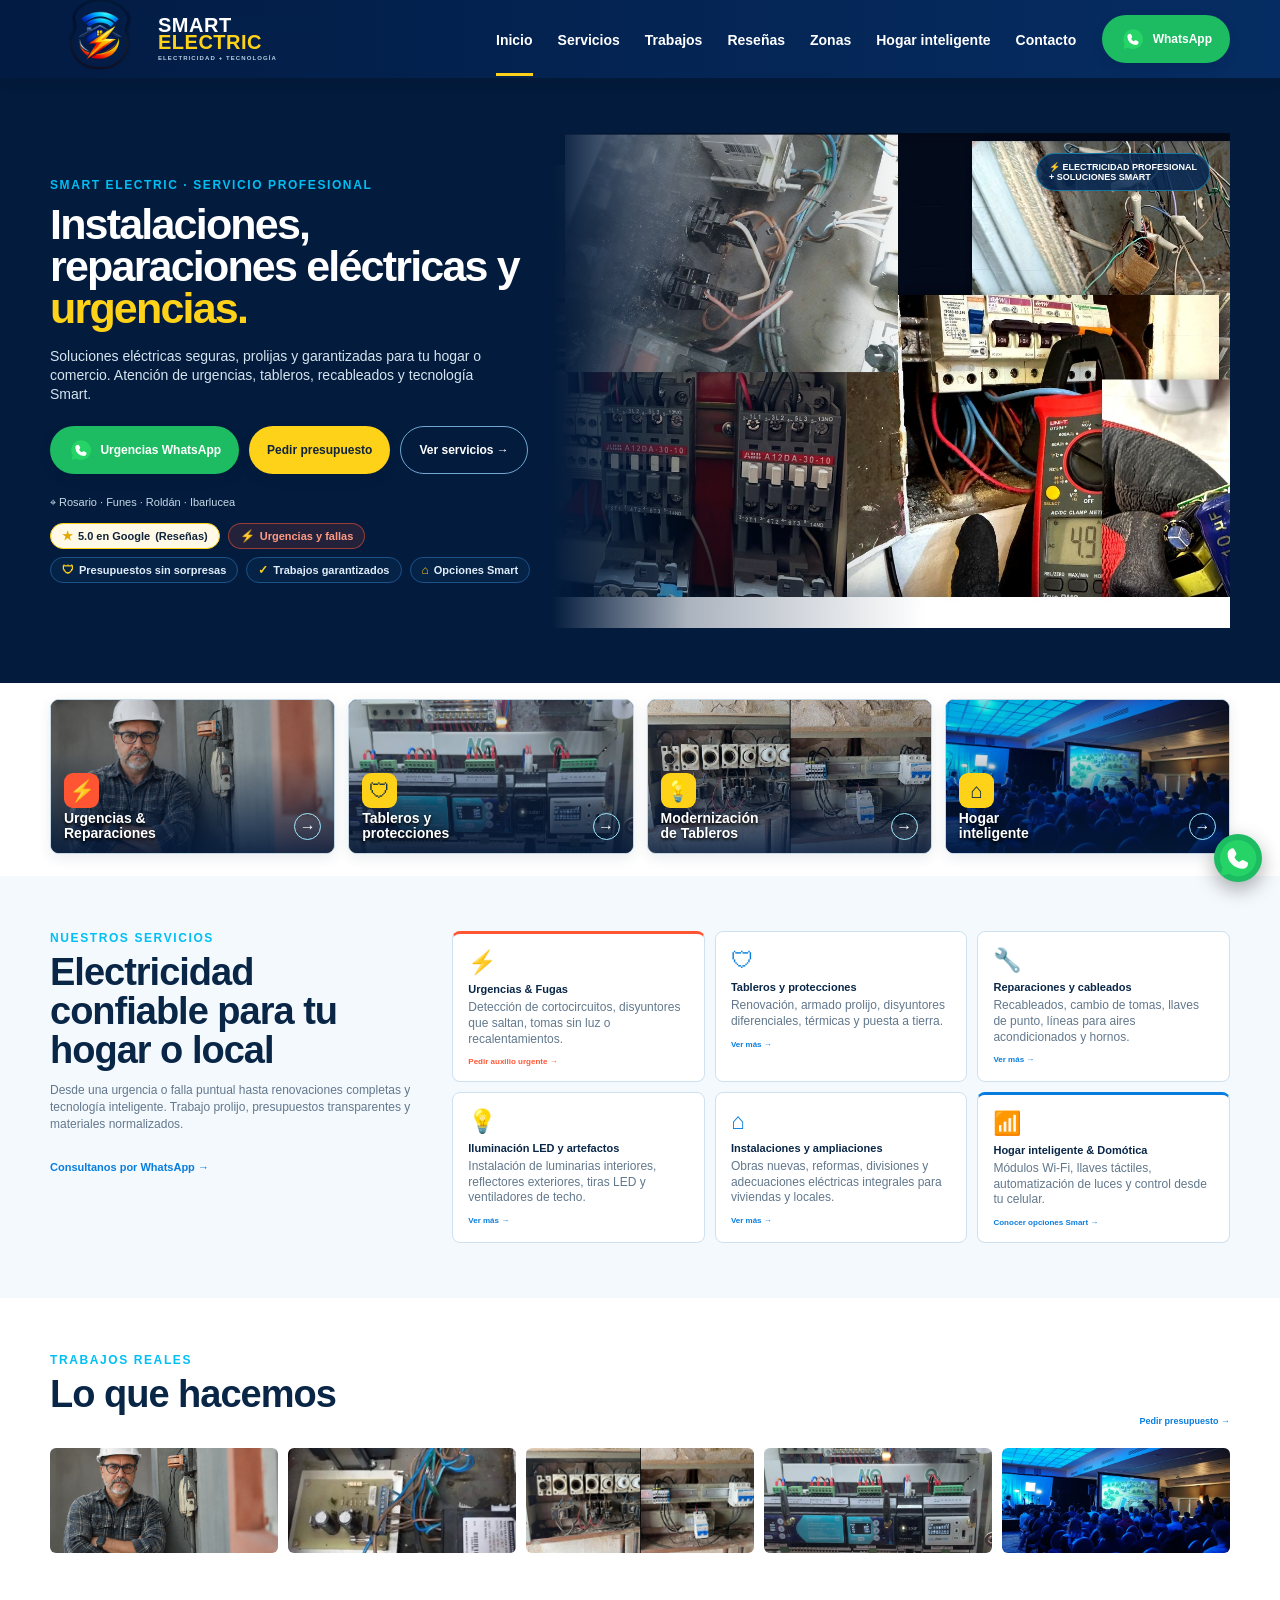
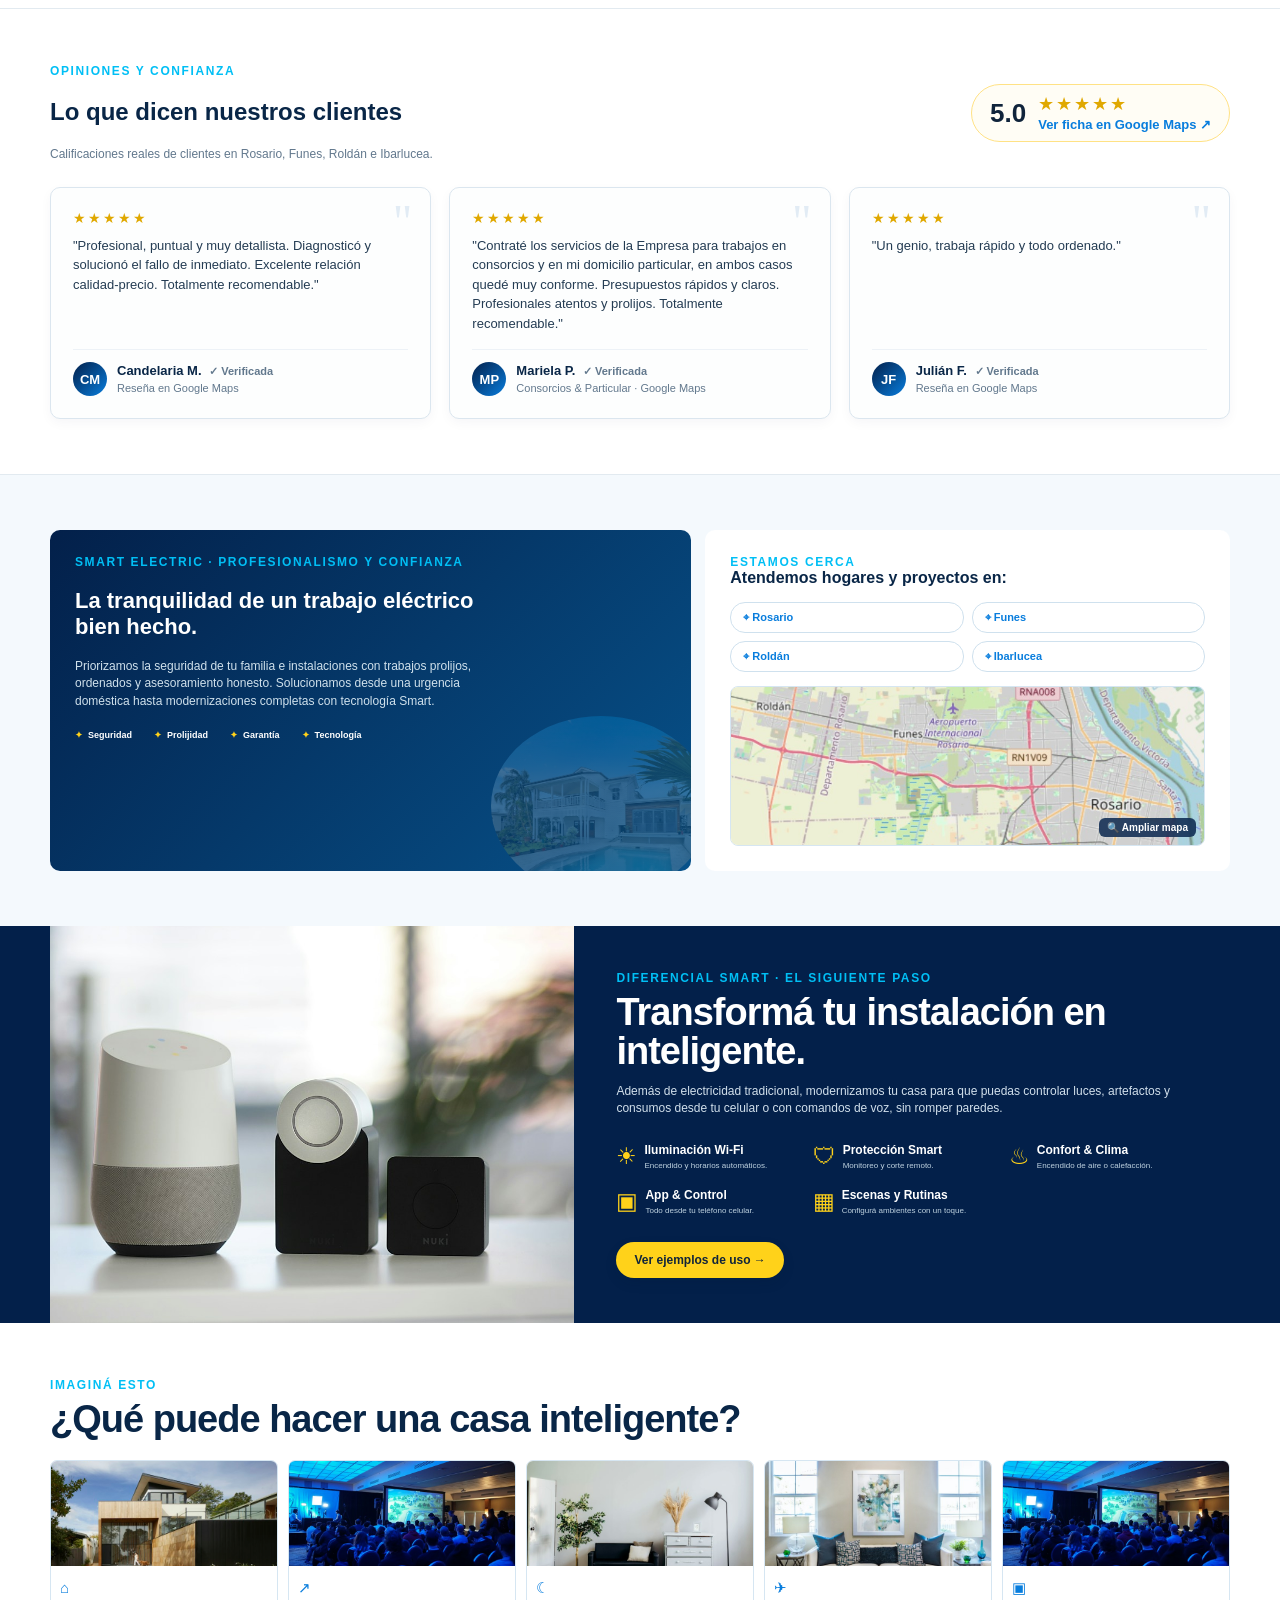
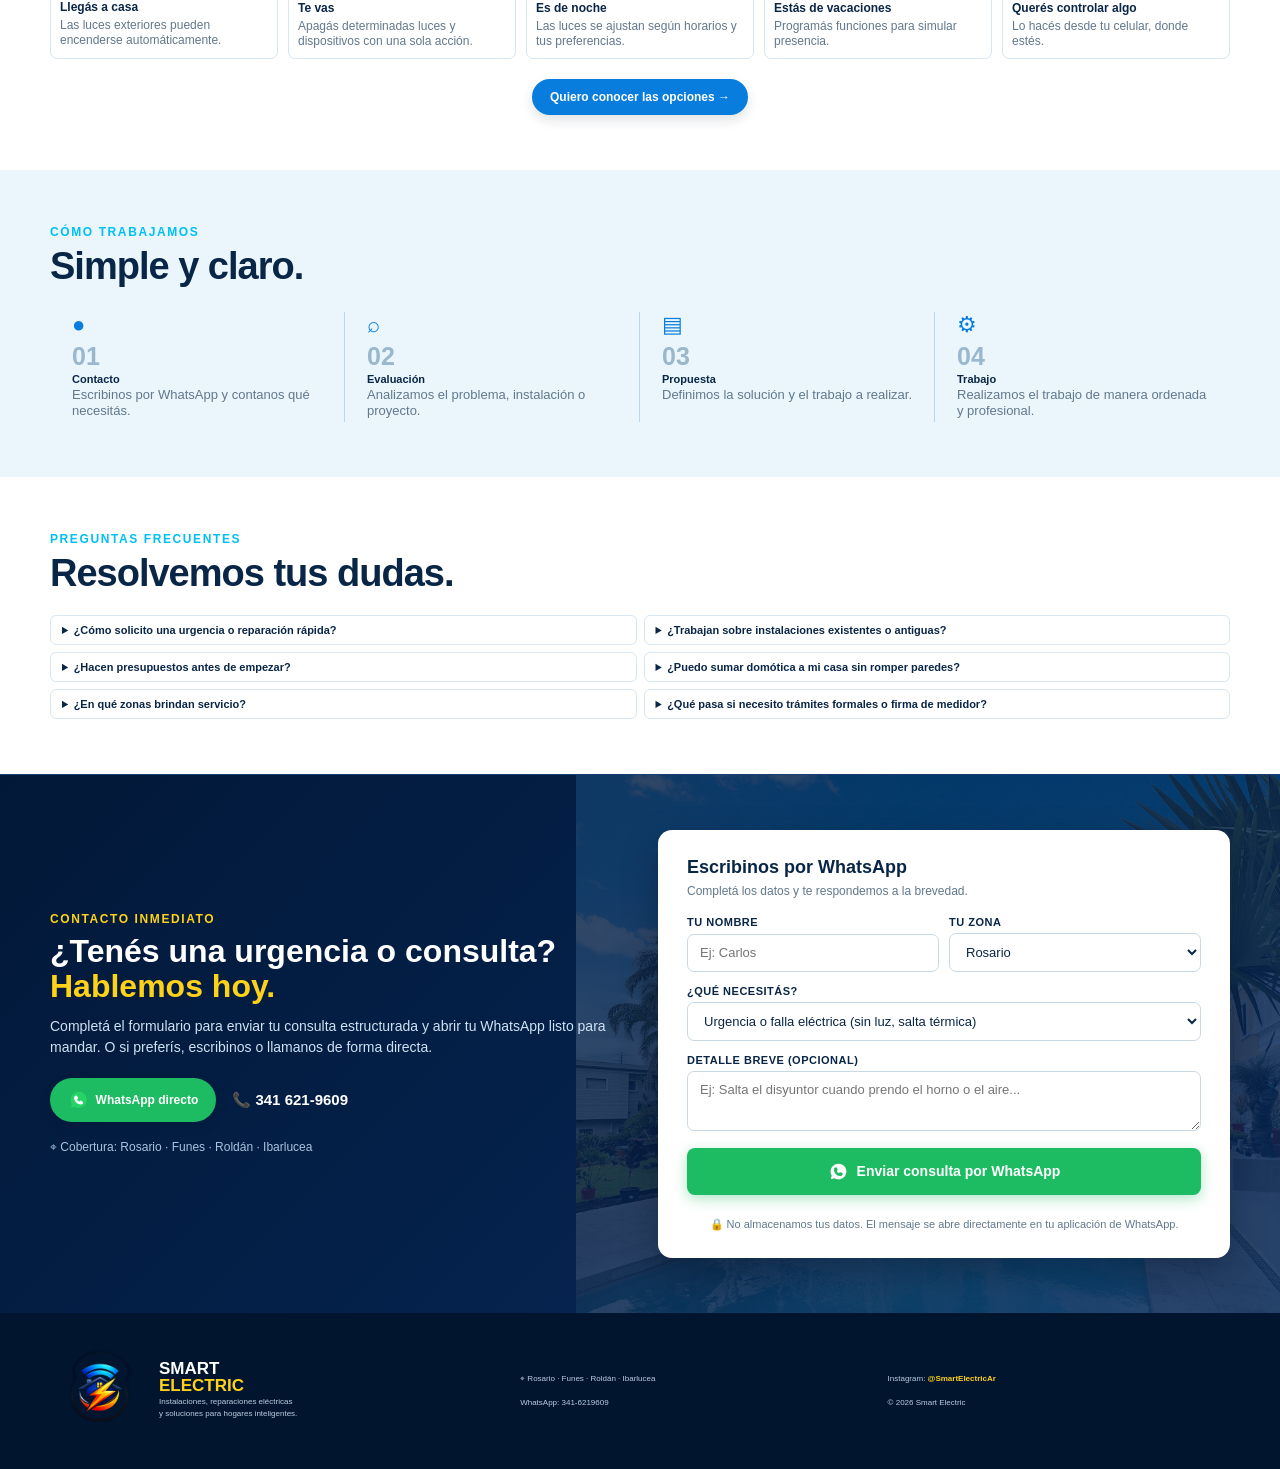
==== commit 51035b7c: "Se agregan tags de ads" ====
--- a/index.html
+++ b/index.html
@@ -4,6 +4,14 @@
 <head>
   <meta charset="utf-8">
   <meta name="viewport" content="width=device-width,initial-scale=1">
+  <!-- Google tag (gtag.js) -->
+  <script async src="https://www.googletagmanager.com/gtag/js?id=AW-18340509419"></script>
+  <script>
+    window.dataLayer = window.dataLayer || [];
+    function gtag(){dataLayer.push(arguments);}
+    gtag('js', new Date());
+    gtag('config', 'AW-18340509419');
+  </script>
   <title>Smart Electric | Electricista Matriculado en Rosario - Instalaciones Eléctricas</title>
   <meta name="description" content="Electricista matriculado a domicilio en Rosario. Servicios e instalaciones eléctricas seguras y profesionales para hogares y comercios en Rosario y alrededores.">
   <meta name="keywords" content="electricista rosario, electricista en rosario, instalaciones electricas, electricista matriculado, electricista a domicilio, electricista matriculado rosario, instalaciones electricas rosario, electricista a domicilio rosario, electricista">
@@ -679,11 +687,29 @@
       });
     });
 
+    // Seguimiento de conversiones de Google Ads para WhatsApp
+    function trackWhatsAppConversion() {
+      if (typeof gtag === 'function') {
+        gtag('event', 'conversion', {
+          'send_to': 'AW-18340509419/L4P1CM2-m7AdEOvtt6lE'
+        });
+      }
+    }
+
+    // Registrar conversión en cada enlace o botón que dirija a WhatsApp
+    document.addEventListener('click', function (e) {
+      const link = e.target.closest('a[href*="wa.me"], a[href*="whatsapp.com"], a[href*="api.whatsapp.com"]');
+      if (link) {
+        trackWhatsAppConversion();
+      }
+    });
+
     // Manejo del formulario hacia WhatsApp
     const waForm = document.getElementById('waForm');
     if (waForm) {
       waForm.addEventListener('submit', function (e) {
         e.preventDefault();
+        trackWhatsAppConversion();
         const nombre = document.getElementById('waNombre').value.trim();
         const zona = document.getElementById('waZona').value;
         const servicio = document.getElementById('waServicio').value;
